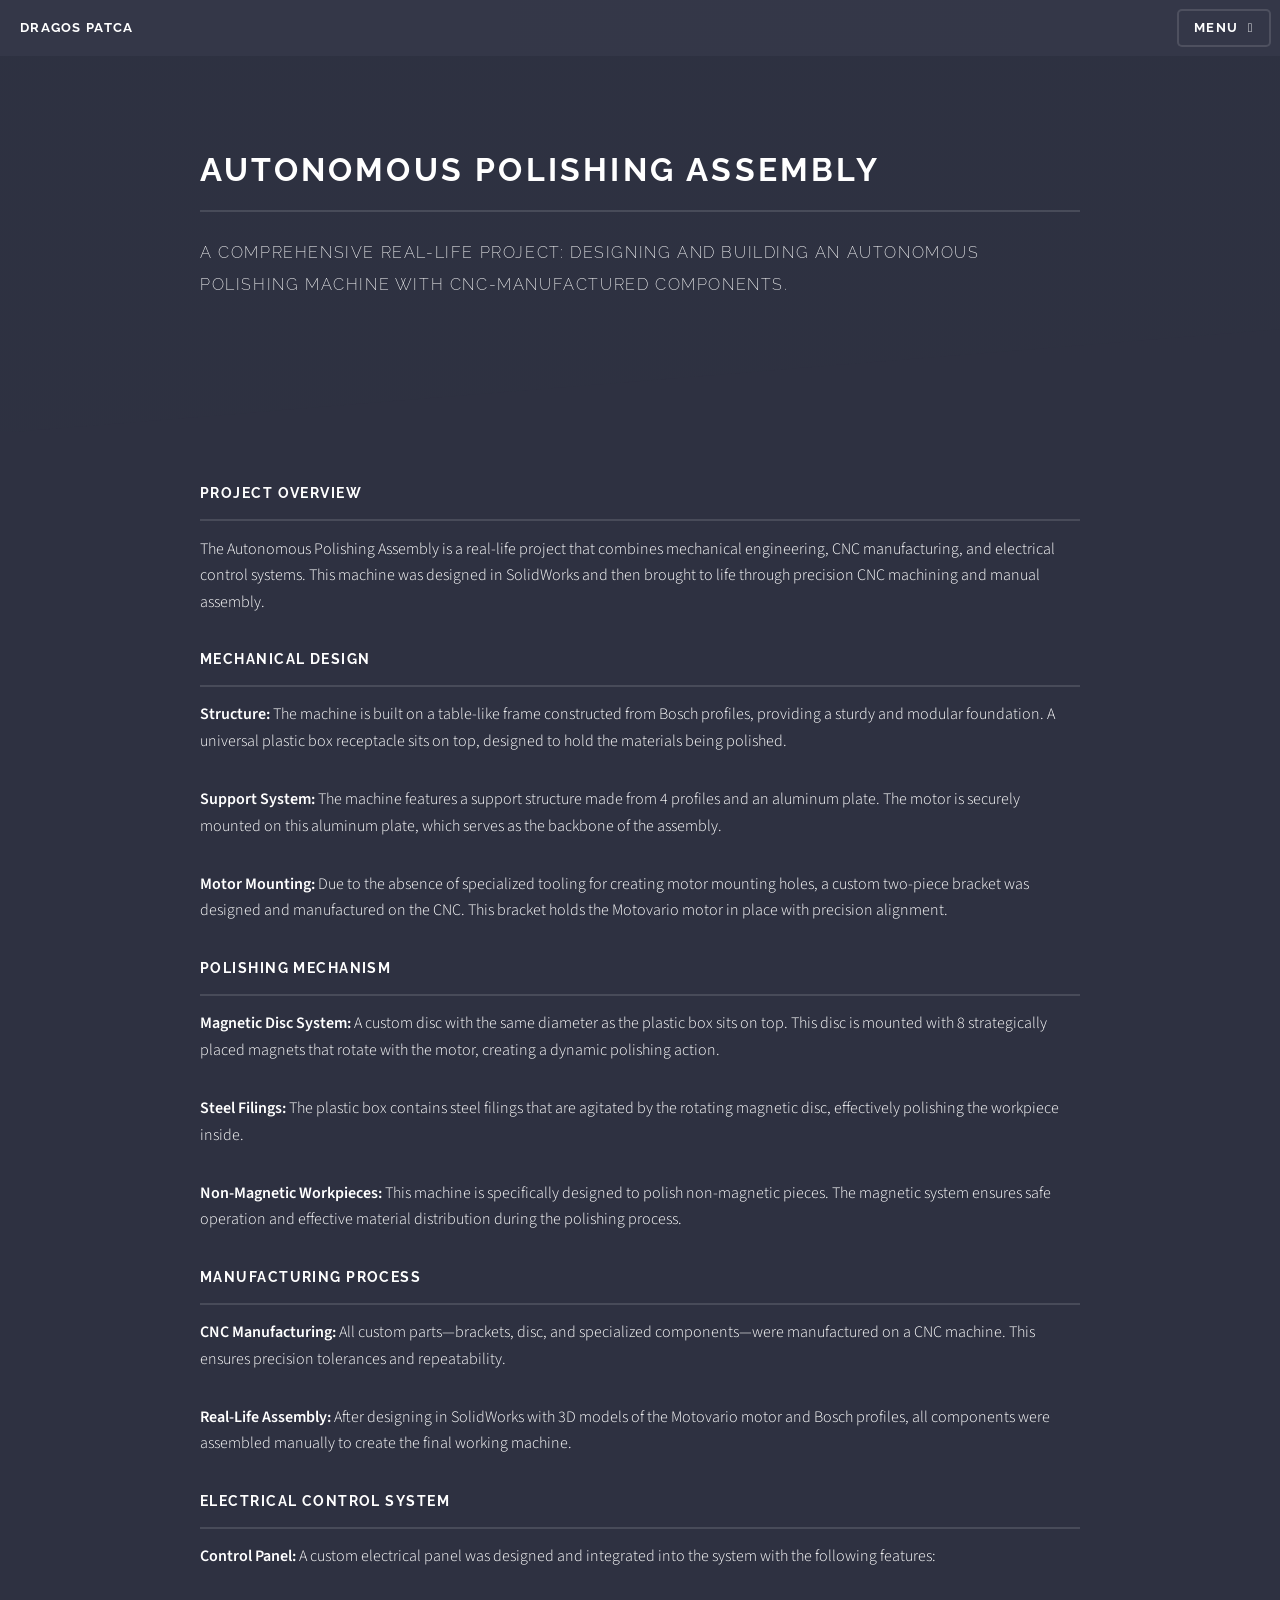
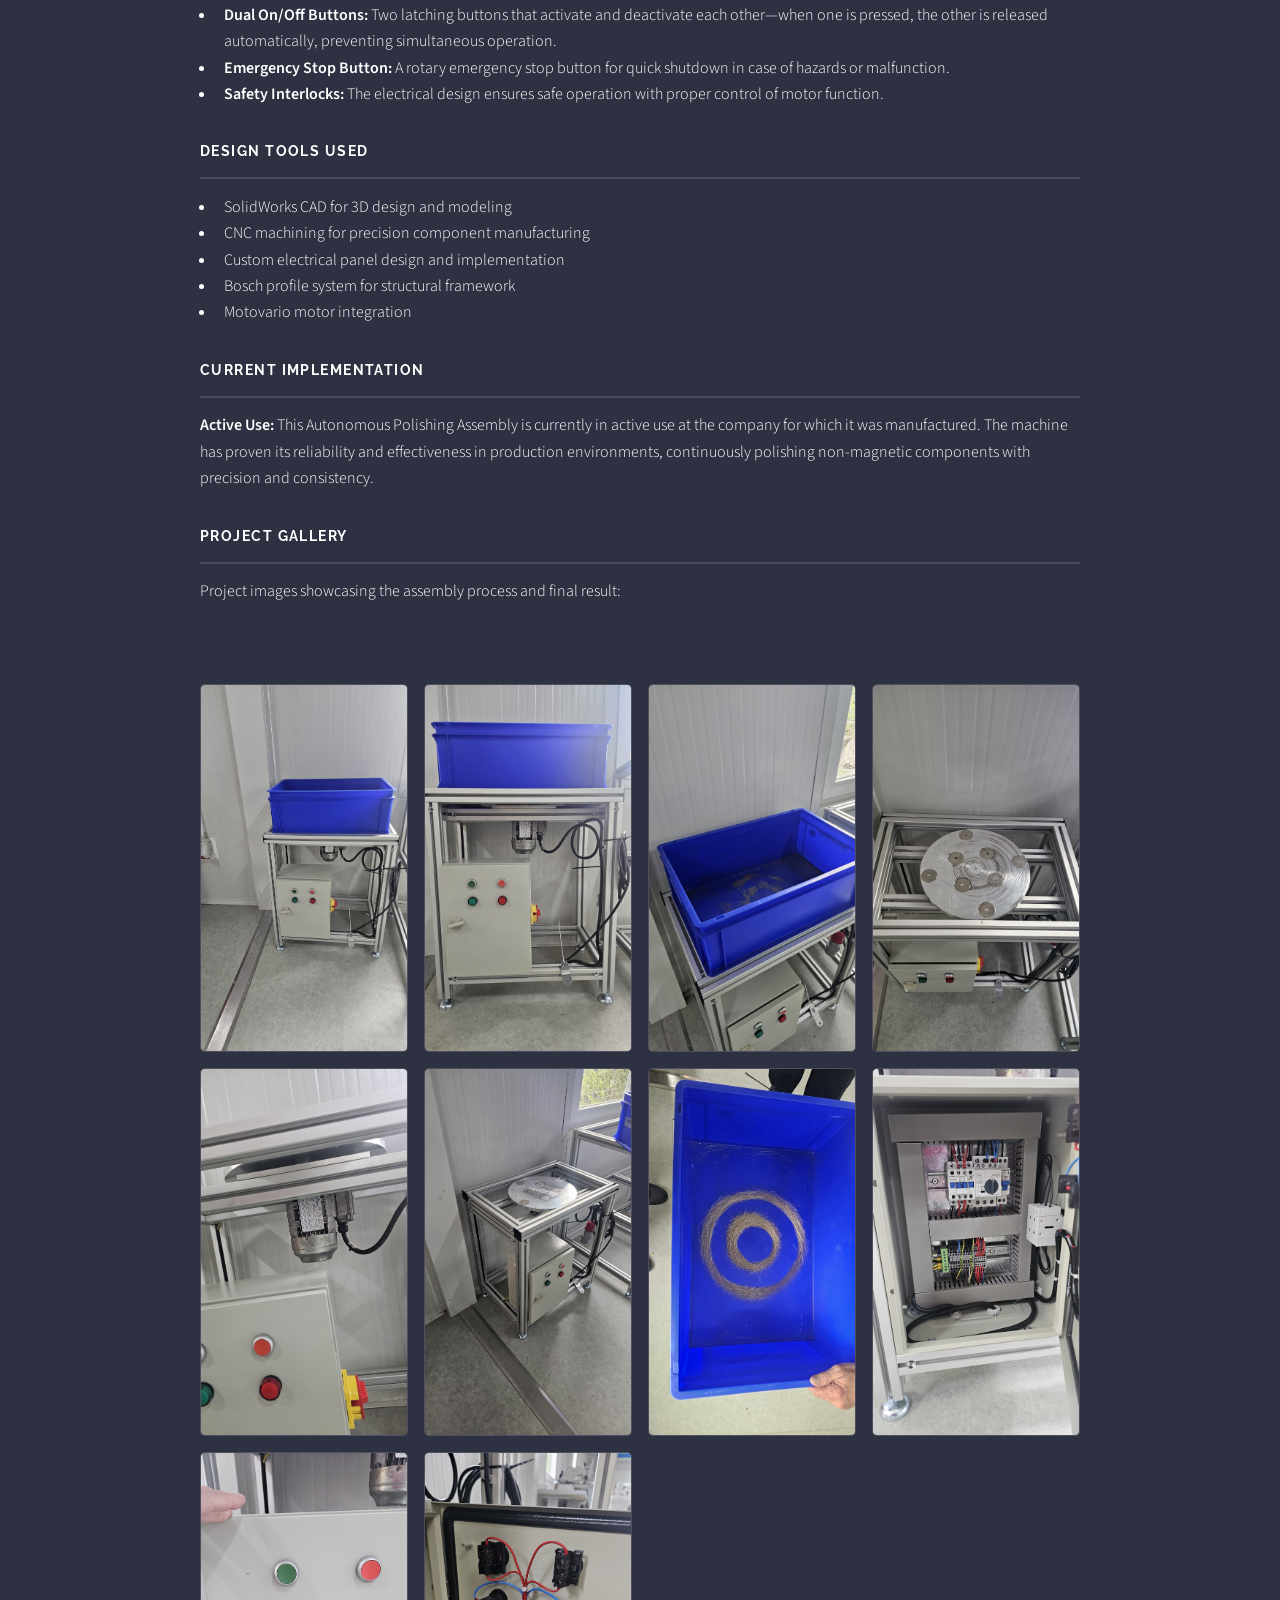
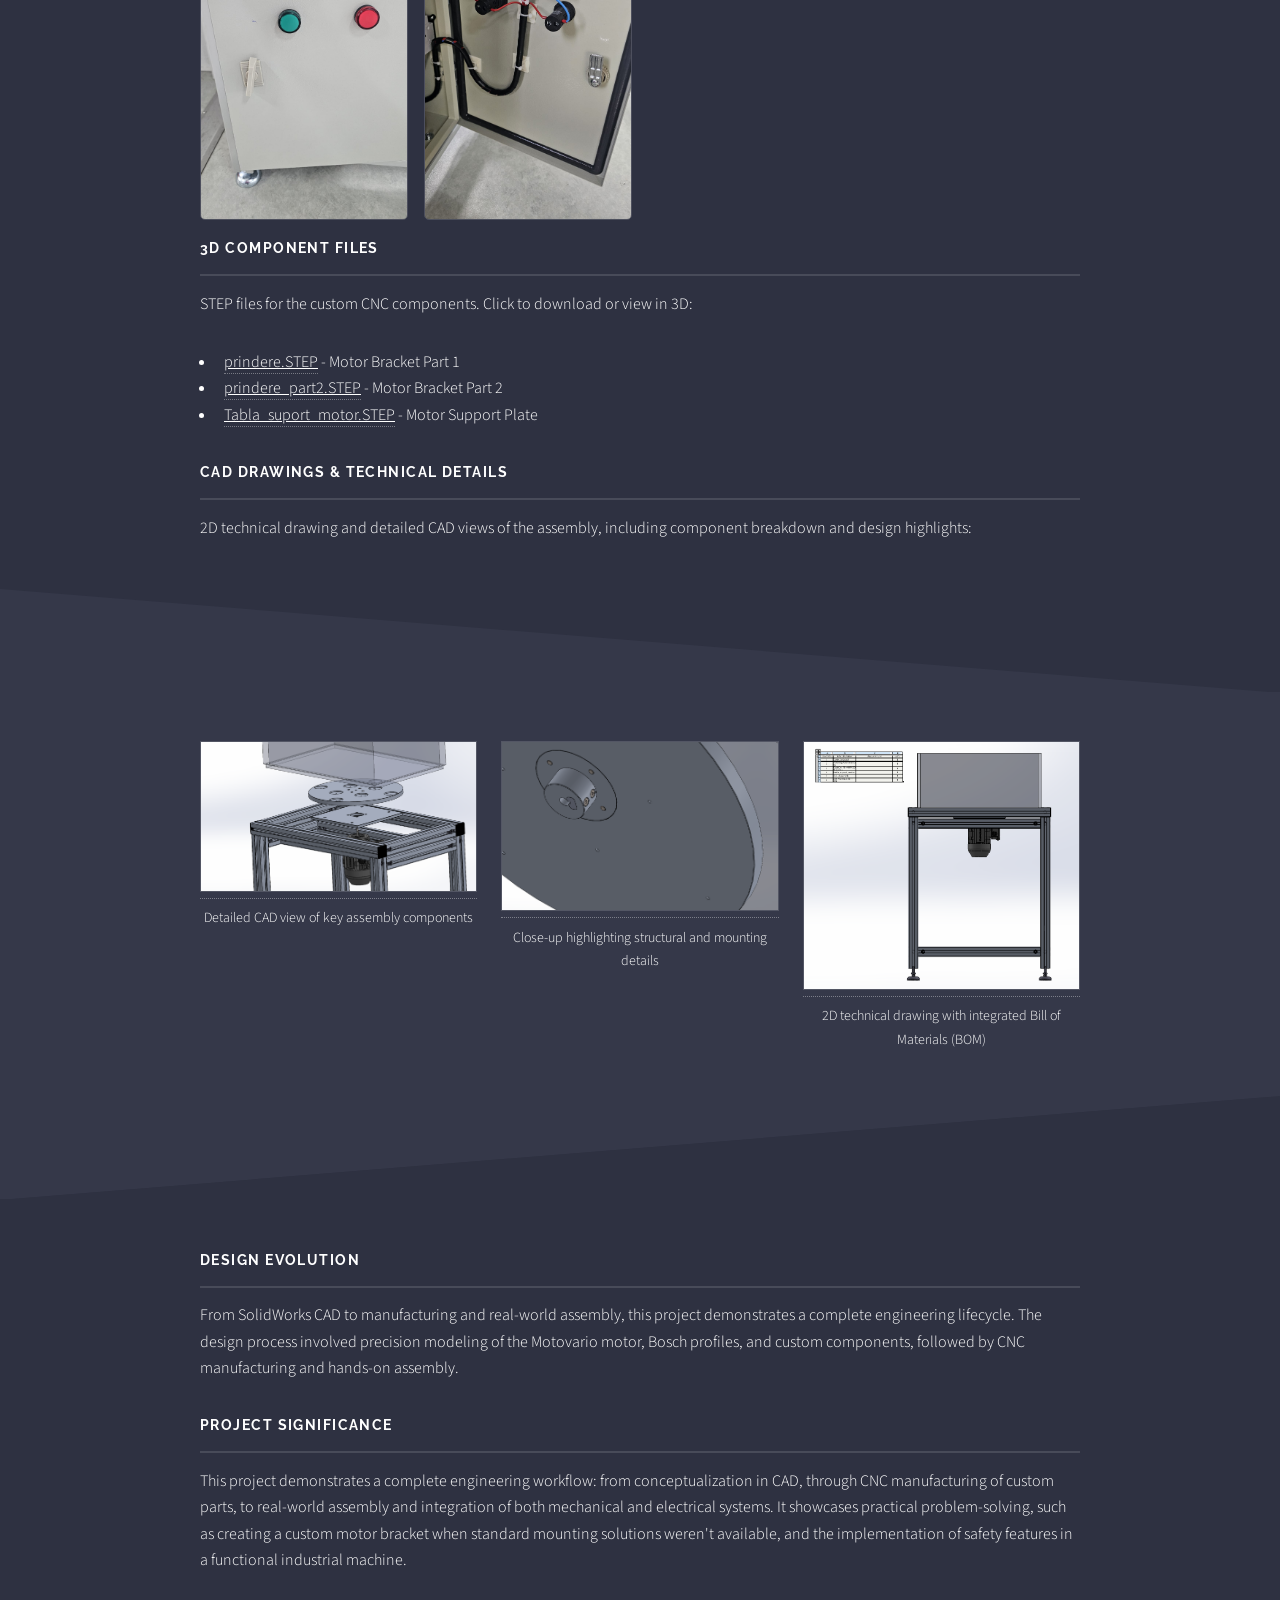
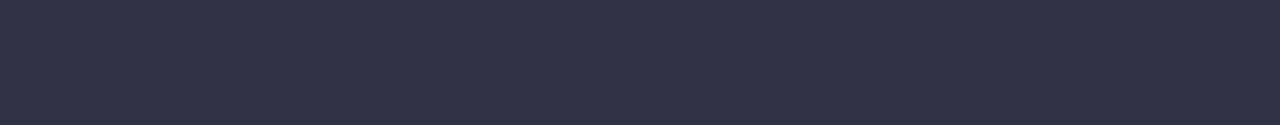
==== autonomous-polishing.html @ eac4187d "Add files via upload" ====
<!DOCTYPE HTML>
<!--
	Solid State by HTML5 UP
	html5up.net | @ajlkn
	Free for personal and commercial use under the CCA 3.0 license (html5up.net/license)
-->
<html>
	<head>
		<title>Autonomous Polishing Assembly - Dragos Patca Portfolio</title>
		<meta charset="utf-8" />
		<meta name="viewport" content="width=device-width, initial-scale=1, user-scalable=no" />
		<link rel="stylesheet" href="assets/css/main.css" />
		<noscript><link rel="stylesheet" href="assets/css/noscript.css" /></noscript>
	</head>
	<body class="is-preload">

		<!-- Page Wrapper -->
			<div id="page-wrapper">

				<!-- Header -->
					<header id="header">
						<h1><a href="index.html">Dragos Patca</a></h1>
						<nav>
							<a href="#menu">Menu</a>
						</nav>
					</header>

				<!-- Menu -->
					<nav id="menu">
						<div class="inner">
							<h2>Menu</h2>
							<ul class="links">
								<li><a href="index.html">Home</a></li>
								<li><a href="generic.html">Generic</a></li>
								<li><a href="elements.html">Elements</a></li>
								<li><a href="#">Log In</a></li>
								<li><a href="#">Sign Up</a></li>
							</ul>
							<a href="#" class="close">Close</a>
						</div>
					</nav>

				<!-- Wrapper -->
					<section id="wrapper">

						<header>
							<div class="inner">
								<h2>Autonomous Polishing Assembly</h2>
								<p>A comprehensive real-life project: designing and building an autonomous polishing machine with CNC-manufactured components.</p>
							</div>
						</header>

						<!-- Content -->
						<div class="wrapper">
							<div class="inner">

								<h3 class="major">Project Overview</h3>
								<p>The Autonomous Polishing Assembly is a real-life project that combines mechanical engineering, CNC manufacturing, and electrical control systems. This machine was designed in SolidWorks and then brought to life through precision CNC machining and manual assembly.</p>

								<h3 class="major">Mechanical Design</h3>
								<p><strong>Structure:</strong> The machine is built on a table-like frame constructed from Bosch profiles, providing a sturdy and modular foundation. A universal plastic box receptacle sits on top, designed to hold the materials being polished.</p>
								<p><strong>Support System:</strong> The machine features a support structure made from 4 profiles and an aluminum plate. The motor is securely mounted on this aluminum plate, which serves as the backbone of the assembly.</p>
								<p><strong>Motor Mounting:</strong> Due to the absence of specialized tooling for creating motor mounting holes, a custom two-piece bracket was designed and manufactured on the CNC. This bracket holds the Motovario motor in place with precision alignment.</p>

								<h3 class="major">Polishing Mechanism</h3>
								<p><strong>Magnetic Disc System:</strong> A custom disc with the same diameter as the plastic box sits on top. This disc is mounted with 8 strategically placed magnets that rotate with the motor, creating a dynamic polishing action.</p>
								<p><strong>Steel Filings:</strong> The plastic box contains steel filings that are agitated by the rotating magnetic disc, effectively polishing the workpiece inside.</p>
								<p><strong>Non-Magnetic Workpieces:</strong> This machine is specifically designed to polish non-magnetic pieces. The magnetic system ensures safe operation and effective material distribution during the polishing process.</p>

								<h3 class="major">Manufacturing Process</h3>
								<p><strong>CNC Manufacturing:</strong> All custom parts—brackets, disc, and specialized components—were manufactured on a CNC machine. This ensures precision tolerances and repeatability.</p>
								<p><strong>Real-Life Assembly:</strong> After designing in SolidWorks with 3D models of the Motovario motor and Bosch profiles, all components were assembled manually to create the final working machine.</p>

								<h3 class="major">Electrical Control System</h3>
								<p><strong>Control Panel:</strong> A custom electrical panel was designed and integrated into the system with the following features:</p>
								<ul>
									<li><strong>Dual On/Off Buttons:</strong> Two latching buttons that activate and deactivate each other—when one is pressed, the other is released automatically, preventing simultaneous operation.</li>
									<li><strong>Emergency Stop Button:</strong> A rotary emergency stop button for quick shutdown in case of hazards or malfunction.</li>
									<li><strong>Safety Interlocks:</strong> The electrical design ensures safe operation with proper control of motor function.</li>
								</ul>

								<h3 class="major">Design Tools Used</h3>
								<ul>
									<li>SolidWorks CAD for 3D design and modeling</li>
									<li>CNC machining for precision component manufacturing</li>
									<li>Custom electrical panel design and implementation</li>
									<li>Bosch profile system for structural framework</li>
									<li>Motovario motor integration</li>
								</ul>

								<h3 class="major">Current Implementation</h3>
								<p><strong>Active Use:</strong> This Autonomous Polishing Assembly is currently in active use at the company for which it was manufactured. The machine has proven its reliability and effectiveness in production environments, continuously polishing non-magnetic components with precision and consistency.</p>

								<h3 class="major">Project Gallery</h3>
								<p>Project images showcasing the assembly process and final result:</p>
								<div style="background: none; padding: 0em 0;">
									<div class="inner">
										<div style="display: grid; grid-template-columns: repeat(auto-fit, minmax(200px, 1fr)); gap: 1em;">
											<a href="images/P1.jpeg" class="image" target="_blank"><img src="images/P1.jpeg" alt="Project P1" style="width: 100%; height: auto; border: 1px solid rgba(255,255,255,0.15);"/></a>
											<a href="images/P2.jpeg" class="image" target="_blank"><img src="images/P2.jpeg" alt="Project P2" style="width: 100%; height: auto; border: 1px solid rgba(255,255,255,0.15);"/></a>
											<a href="images/P3.jpeg" class="image" target="_blank"><img src="images/P3.jpeg" alt="Project P3" style="width: 100%; height: auto; border: 1px solid rgba(255,255,255,0.15);"/></a>
											<a href="images/P4.jpeg" class="image" target="_blank"><img src="images/P4.jpeg" alt="Project P4" style="width: 100%; height: auto; border: 1px solid rgba(255,255,255,0.15);"/></a>
											<a href="images/P5.jpeg" class="image" target="_blank"><img src="images/P5.jpeg" alt="Project P5" style="width: 100%; height: auto; border: 1px solid rgba(255,255,255,0.15);"/></a>
											<a href="images/P6.jpeg" class="image" target="_blank"><img src="images/P6.jpeg" alt="Project P6" style="width: 100%; height: auto; border: 1px solid rgba(255,255,255,0.15);"/></a>
											<a href="images/P7.jpeg" class="image" target="_blank"><img src="images/P7.jpeg" alt="Project P7" style="width: 100%; height: auto; border: 1px solid rgba(255,255,255,0.15);"/></a>
											<a href="images/P8.jpeg" class="image" target="_blank"><img src="images/P8.jpeg" alt="Project P8" style="width: 100%; height: auto; border: 1px solid rgba(255,255,255,0.15);"/></a>
											<a href="images/P9.jpeg" class="image" target="_blank"><img src="images/P9.jpeg" alt="Project P9" style="width: 100%; height: auto; border: 1px solid rgba(255,255,255,0.15);"/></a>
											<a href="images/P10.jpeg" class="image" target="_blank"><img src="images/P10.jpeg" alt="Project P10" style="width: 100%; height: auto; border: 1px solid rgba(255,255,255,0.15);"/></a>
										</div>
									</div>
								</div>

								<h3 class="major">3D Component Files</h3>
								<p>STEP files for the custom CNC components. Click to download or view in 3D:</p>
								<ul>
									<li><a href="images/prindere.STEP" download style="color: #ffffff; text-decoration: underline;">prindere.STEP</a> - Motor Bracket Part 1</li>
									<li><a href="images/prindere_part2.STEP" download style="color: #ffffff; text-decoration: underline;">prindere_part2.STEP</a> - Motor Bracket Part 2</li>
									<li><a href="images/Tabla_suport_motor.STEP" download style="color: #ffffff; text-decoration: underline;">Tabla_suport_motor.STEP</a> - Motor Support Plate</li>
								</ul>

								<h3 class="major">CAD Drawings & Technical Details</h3>
								<p>2D technical drawing and detailed CAD views of the assembly, including component breakdown and design highlights:</p>

						</div>
					</div>
					<div class="wrapper alt style2">
						<div class="inner">
										<div style="display: grid; grid-template-columns: repeat(auto-fit, minmax(250px, 1fr)); gap: 1.5em;">

											<!-- Detail View 1 -->
											<div style="text-align: center;">
												<a href="images/poza01.png" target="_blank">
													<img src="images/poza01.png" alt="CAD Detail View 1" style="width: 100%; height: auto; border: 1px solid rgba(255,255,255,0.15);" />
												</a>
												<p style="margin-top: 0.5em; font-size: 14px;">
													Detailed CAD view of key assembly components
												</p>
											</div>

											<!-- Detail View 2 -->
											<div style="text-align: center;">
												<a href="images/poza02.png" target="_blank">
													<img src="images/poza02.png" alt="CAD Detail View 2" style="width: 100%; height: auto; border: 1px solid rgba(255,255,255,0.15);" />
												</a>
												<p style="margin-top: 0.5em; font-size: 14px;">
													Close-up highlighting structural and mounting details
												</p>
											</div>

											<!-- 2D Drawing + BOM -->
											<div style="text-align: center;">
												<a href="images/poza3.png" target="_blank">
													<img src="images/poza3.png" alt="2D Drawing with Bill of Materials" style="width: 100%; height: auto; border: 1px solid rgba(255,255,255,0.15);" />
												</a>
												<p style="margin-top: 0.5em; font-size: 14px;">
													2D technical drawing with integrated Bill of Materials (BOM)
												</p>
											</div>

										</div>
									</div>
								</div>
					<div class="wrapper">
						<div class="inner">

								<h3 class="major">Design Evolution</h3>
								<p>From SolidWorks CAD to manufacturing and real-world assembly, this project demonstrates a complete engineering lifecycle. The design process involved precision modeling of the Motovario motor, Bosch profiles, and custom components, followed by CNC manufacturing and hands-on assembly.</p>

								<h3 class="major">Project Significance</h3>
								<p>This project demonstrates a complete engineering workflow: from conceptualization in CAD, through CNC manufacturing of custom parts, to real-world assembly and integration of both mechanical and electrical systems. It showcases practical problem-solving, such as creating a custom motor bracket when standard mounting solutions weren't available, and the implementation of safety features in a functional industrial machine.</p>

						</div>
					</div>

					</section>

			</div>

		<!-- Scripts -->
			<script src="assets/js/jquery.min.js"></script>
			<script src="assets/js/jquery.scrollex.min.js"></script>
			<script src="assets/js/browser.min.js"></script>
			<script src="assets/js/breakpoints.min.js"></script>
			<script src="assets/js/util.js"></script>
			<script src="assets/js/main.js"></script>

	</body>
</html>
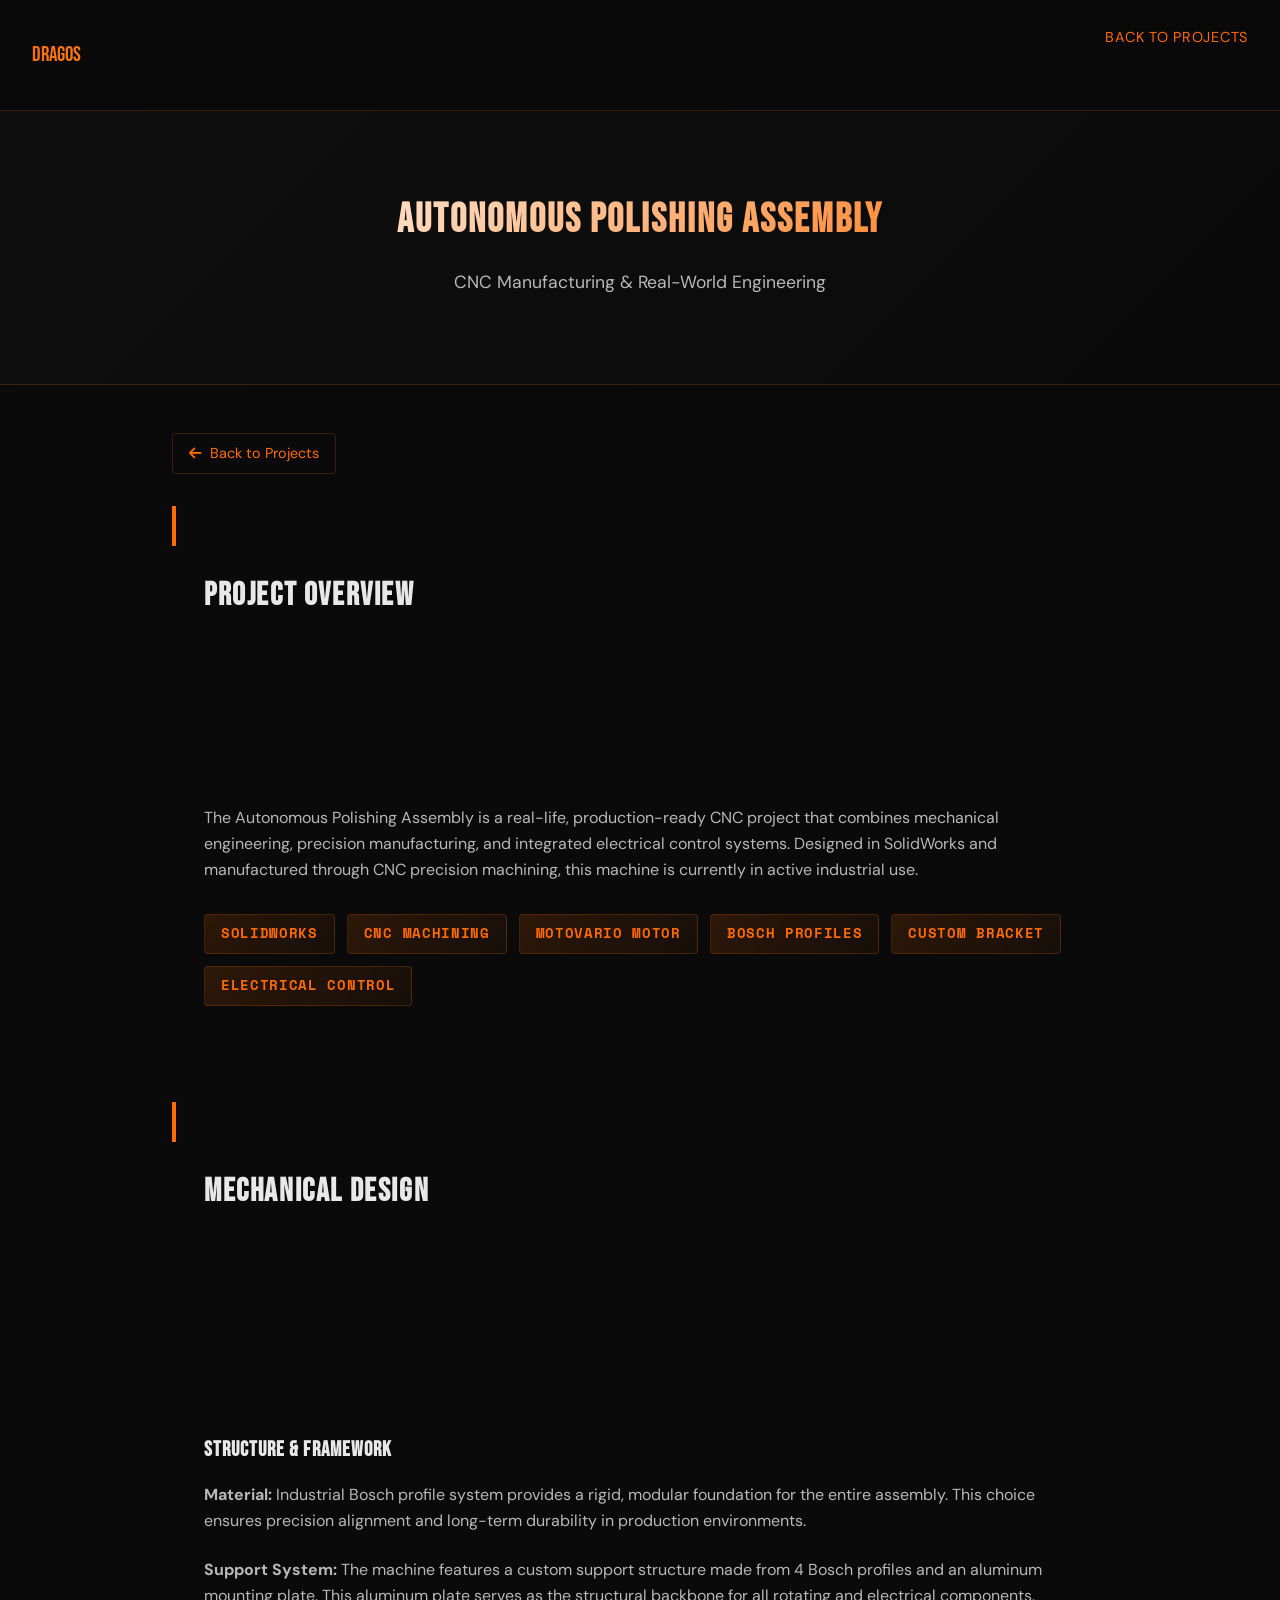
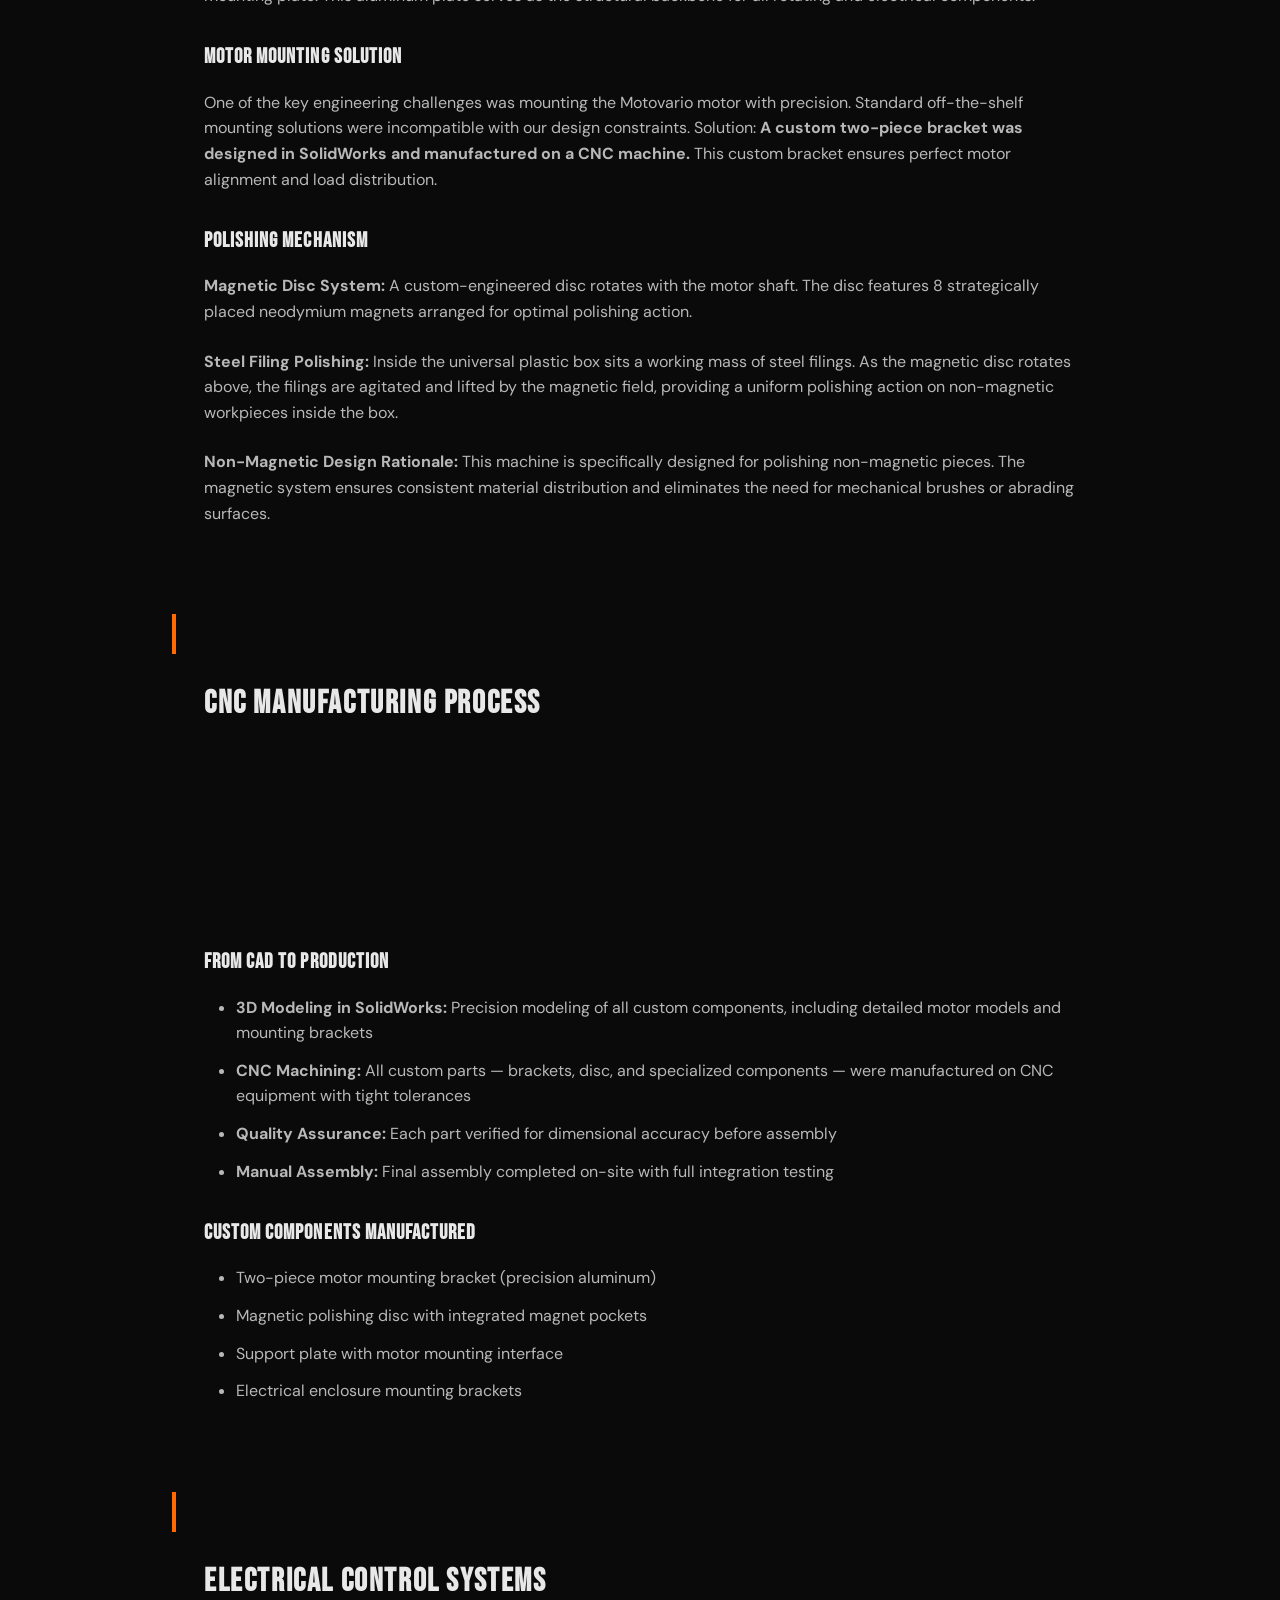
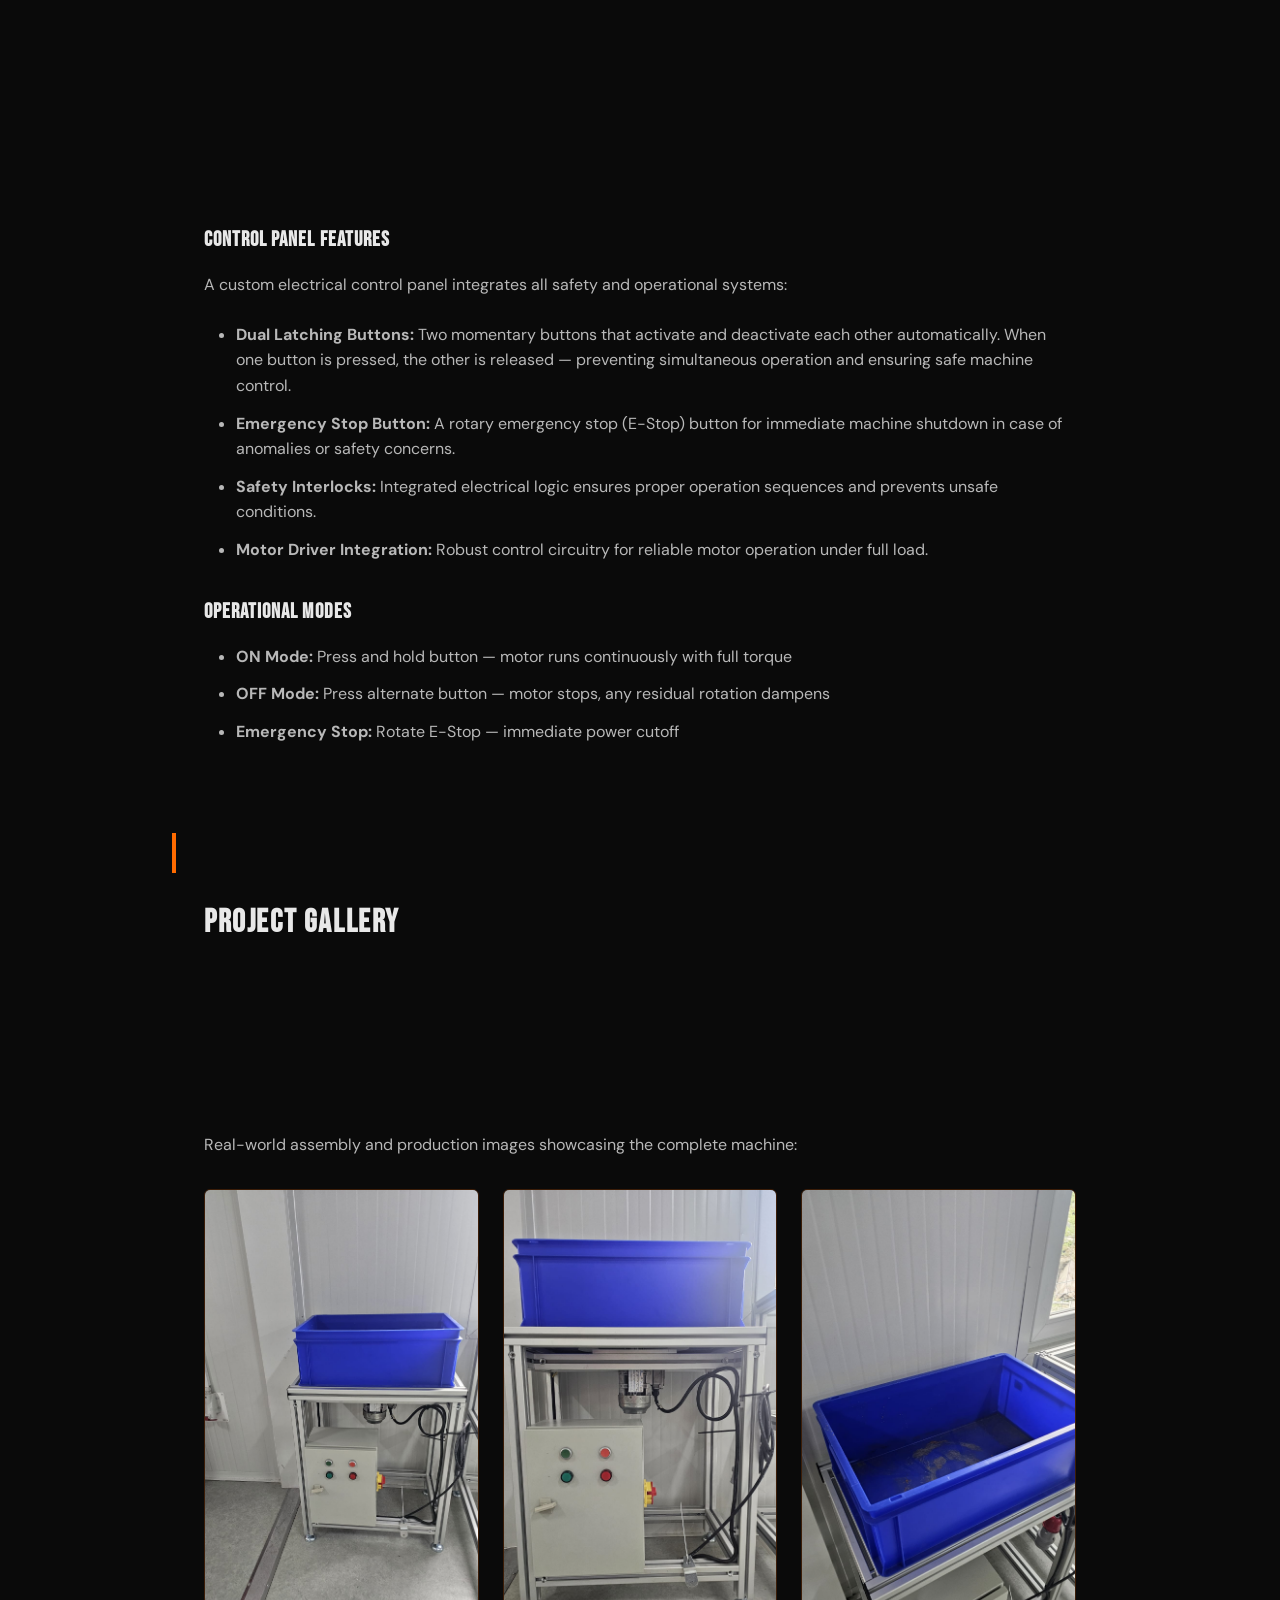
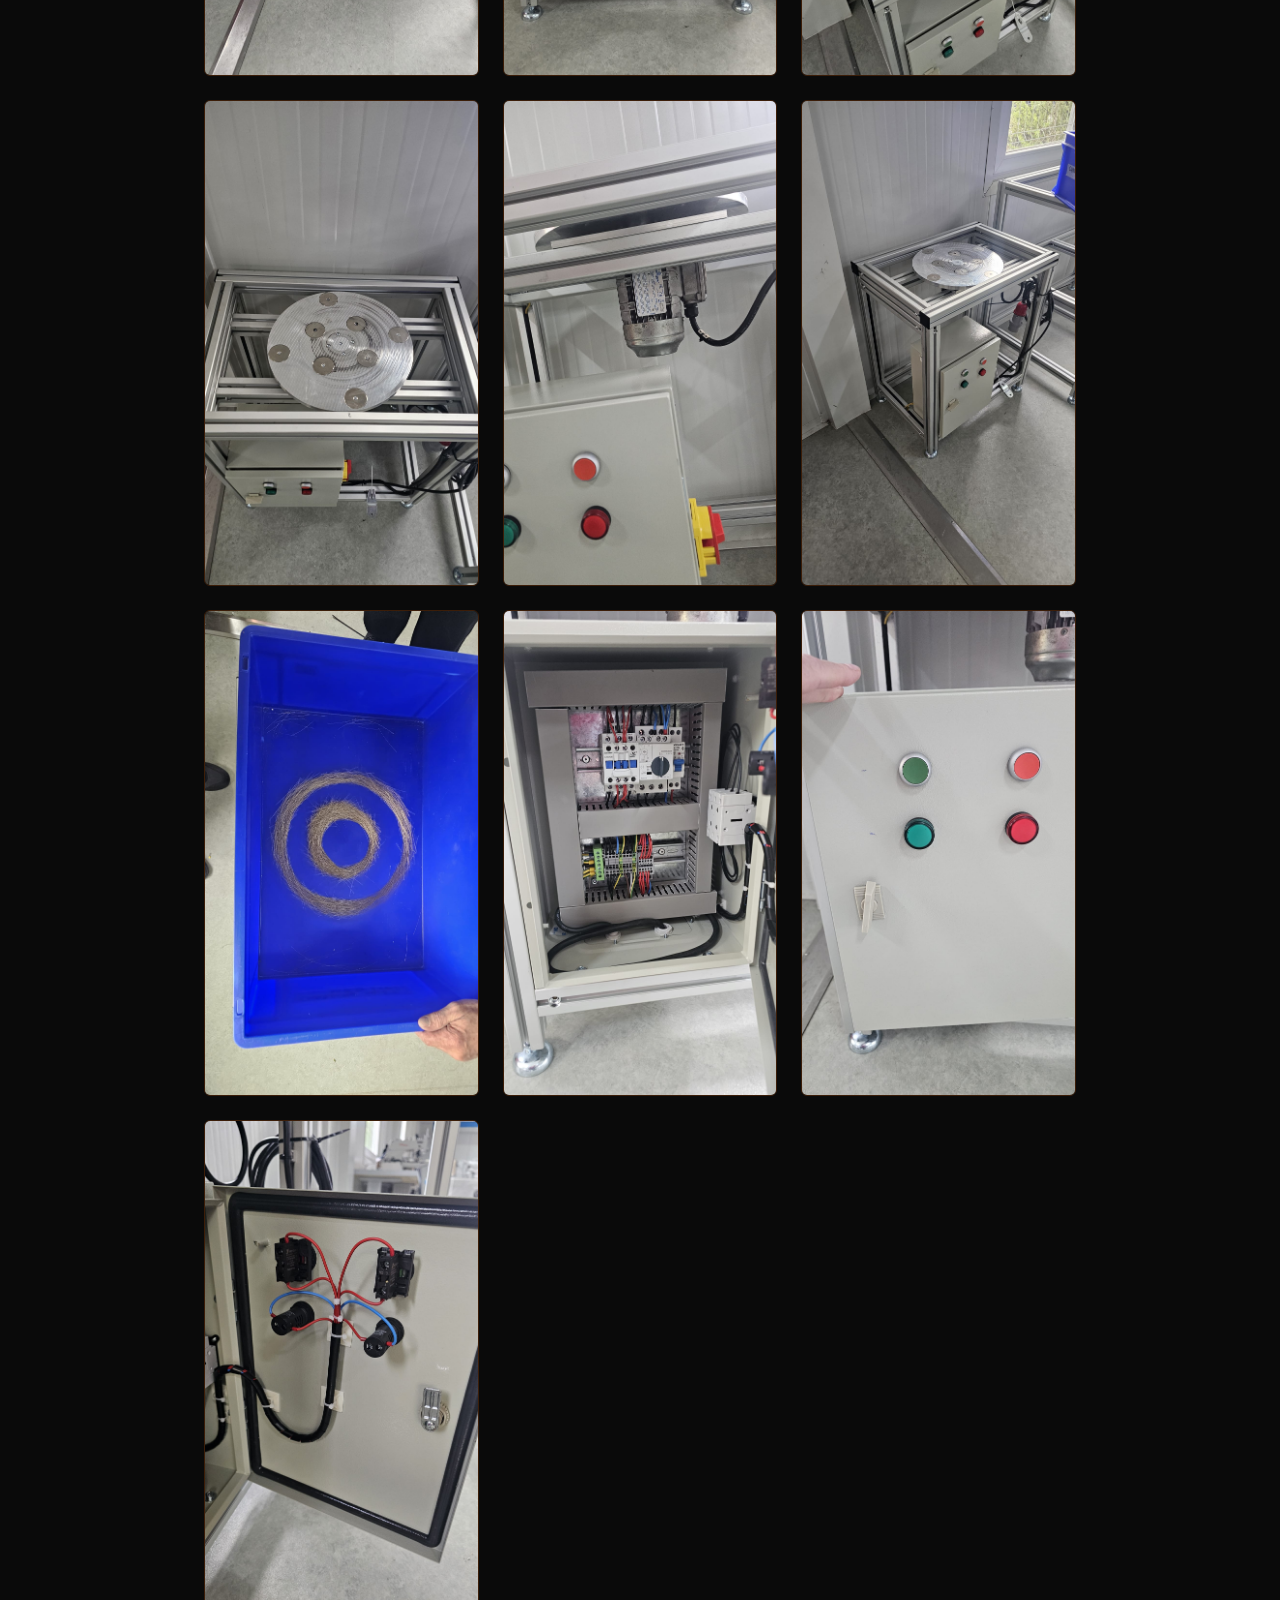
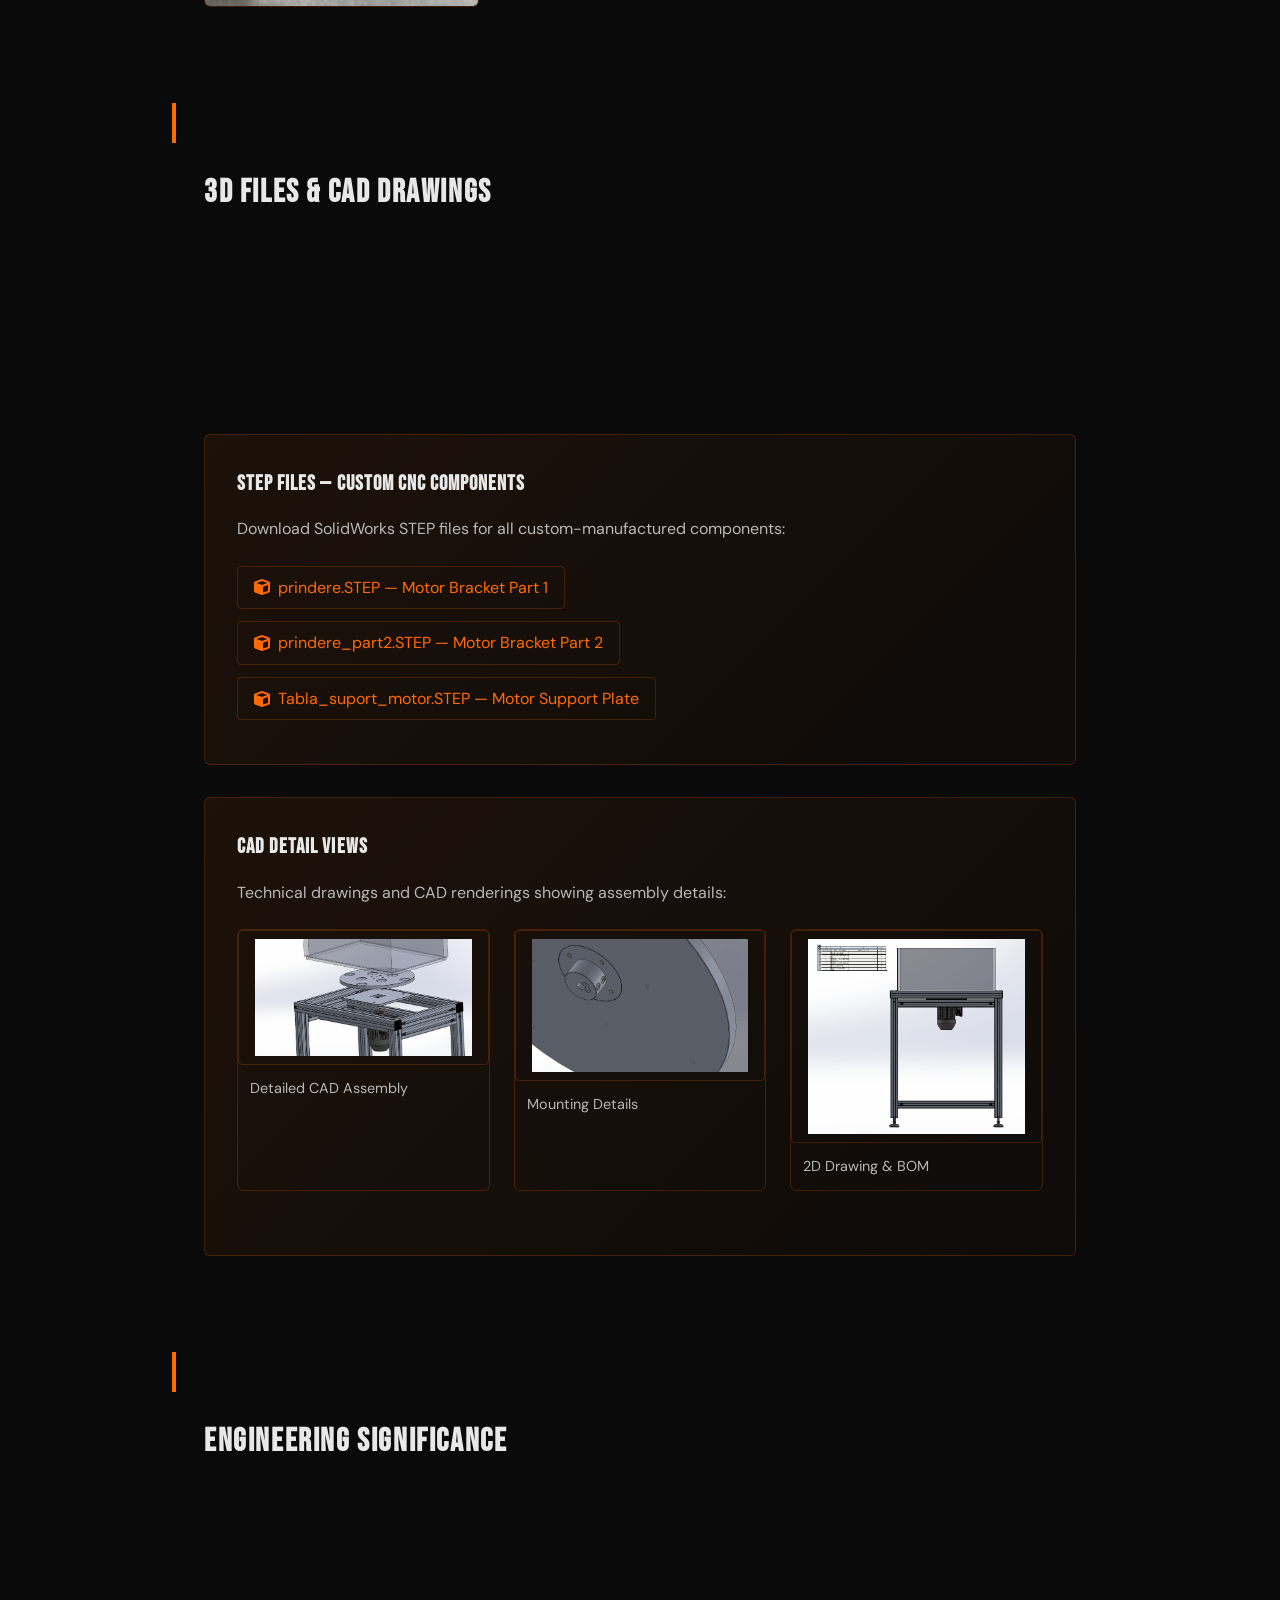
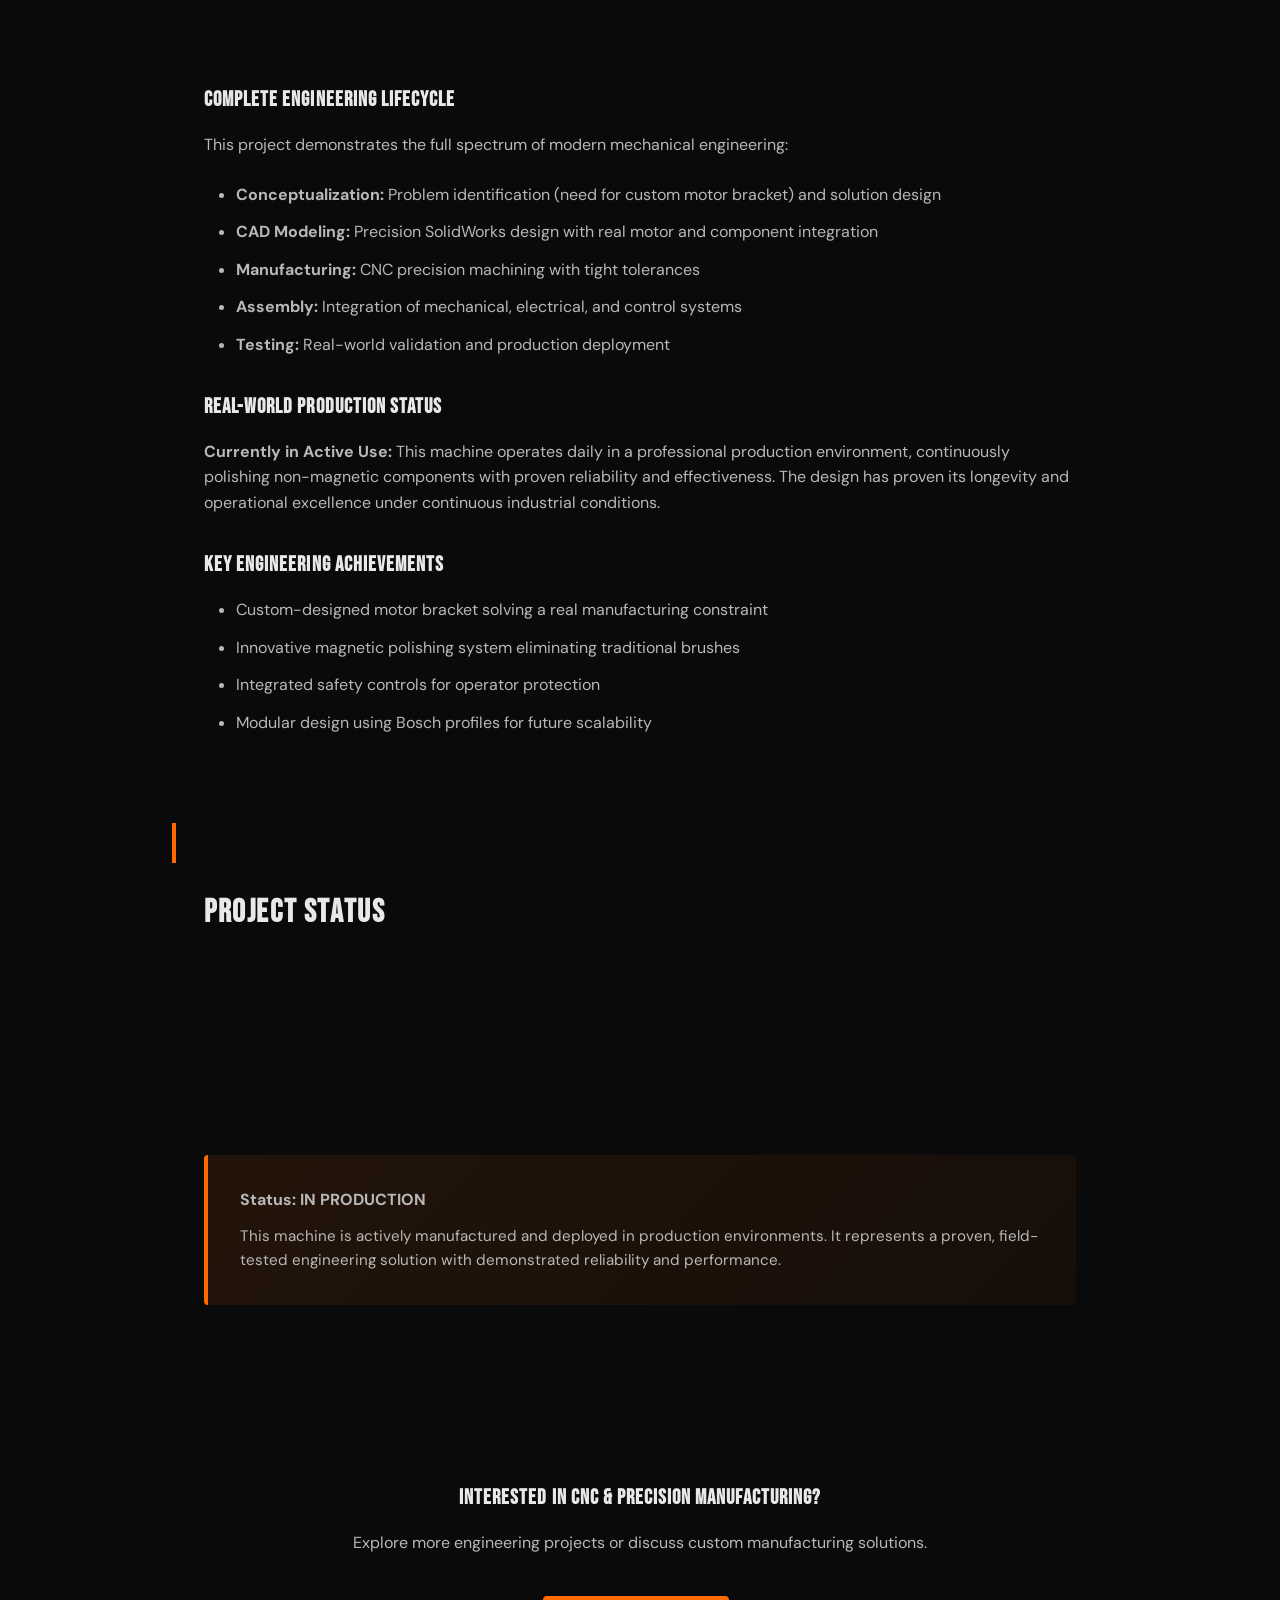
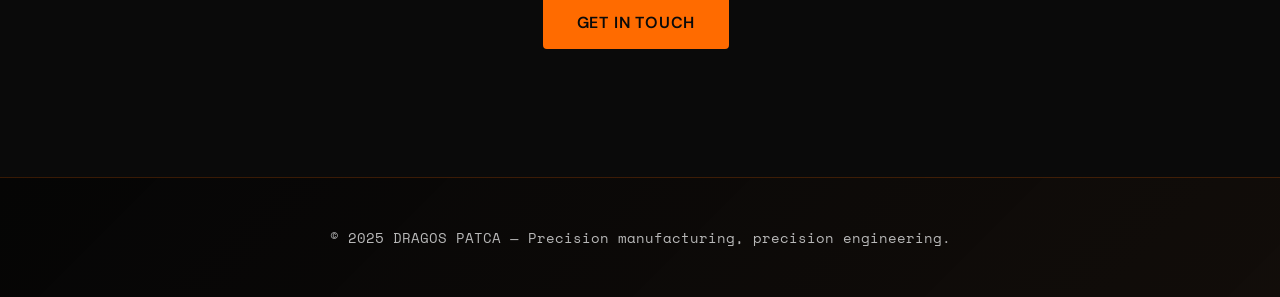
==== commit 62a9f76c: "Add files via upload" ====
--- a/autonomous-polishing.html
+++ b/autonomous-polishing.html
@@ -1,188 +1,598 @@
-<!DOCTYPE HTML>
-<!--
-	Solid State by HTML5 UP
-	html5up.net | @ajlkn
-	Free for personal and commercial use under the CCA 3.0 license (html5up.net/license)
--->
-<html>
-	<head>
-		<title>Autonomous Polishing Assembly - Dragos Patca Portfolio</title>
-		<meta charset="utf-8" />
-		<meta name="viewport" content="width=device-width, initial-scale=1, user-scalable=no" />
-		<link rel="stylesheet" href="assets/css/main.css" />
-		<noscript><link rel="stylesheet" href="assets/css/noscript.css" /></noscript>
-	</head>
-	<body class="is-preload">
-
-		<!-- Page Wrapper -->
-			<div id="page-wrapper">
-
-				<!-- Header -->
-					<header id="header">
-						<h1><a href="index.html">Dragos Patca</a></h1>
-						<nav>
-							<a href="#menu">Menu</a>
-						</nav>
-					</header>
-
-				<!-- Menu -->
-					<nav id="menu">
-						<div class="inner">
-							<h2>Menu</h2>
-							<ul class="links">
-								<li><a href="index.html">Home</a></li>
-								<li><a href="generic.html">Generic</a></li>
-								<li><a href="elements.html">Elements</a></li>
-								<li><a href="#">Log In</a></li>
-								<li><a href="#">Sign Up</a></li>
-							</ul>
-							<a href="#" class="close">Close</a>
-						</div>
-					</nav>
-
-				<!-- Wrapper -->
-					<section id="wrapper">
-
-						<header>
-							<div class="inner">
-								<h2>Autonomous Polishing Assembly</h2>
-								<p>A comprehensive real-life project: designing and building an autonomous polishing machine with CNC-manufactured components.</p>
-							</div>
-						</header>
-
-						<!-- Content -->
-						<div class="wrapper">
-							<div class="inner">
-
-								<h3 class="major">Project Overview</h3>
-								<p>The Autonomous Polishing Assembly is a real-life project that combines mechanical engineering, CNC manufacturing, and electrical control systems. This machine was designed in SolidWorks and then brought to life through precision CNC machining and manual assembly.</p>
-
-								<h3 class="major">Mechanical Design</h3>
-								<p><strong>Structure:</strong> The machine is built on a table-like frame constructed from Bosch profiles, providing a sturdy and modular foundation. A universal plastic box receptacle sits on top, designed to hold the materials being polished.</p>
-								<p><strong>Support System:</strong> The machine features a support structure made from 4 profiles and an aluminum plate. The motor is securely mounted on this aluminum plate, which serves as the backbone of the assembly.</p>
-								<p><strong>Motor Mounting:</strong> Due to the absence of specialized tooling for creating motor mounting holes, a custom two-piece bracket was designed and manufactured on the CNC. This bracket holds the Motovario motor in place with precision alignment.</p>
-
-								<h3 class="major">Polishing Mechanism</h3>
-								<p><strong>Magnetic Disc System:</strong> A custom disc with the same diameter as the plastic box sits on top. This disc is mounted with 8 strategically placed magnets that rotate with the motor, creating a dynamic polishing action.</p>
-								<p><strong>Steel Filings:</strong> The plastic box contains steel filings that are agitated by the rotating magnetic disc, effectively polishing the workpiece inside.</p>
-								<p><strong>Non-Magnetic Workpieces:</strong> This machine is specifically designed to polish non-magnetic pieces. The magnetic system ensures safe operation and effective material distribution during the polishing process.</p>
-
-								<h3 class="major">Manufacturing Process</h3>
-								<p><strong>CNC Manufacturing:</strong> All custom parts—brackets, disc, and specialized components—were manufactured on a CNC machine. This ensures precision tolerances and repeatability.</p>
-								<p><strong>Real-Life Assembly:</strong> After designing in SolidWorks with 3D models of the Motovario motor and Bosch profiles, all components were assembled manually to create the final working machine.</p>
-
-								<h3 class="major">Electrical Control System</h3>
-								<p><strong>Control Panel:</strong> A custom electrical panel was designed and integrated into the system with the following features:</p>
-								<ul>
-									<li><strong>Dual On/Off Buttons:</strong> Two latching buttons that activate and deactivate each other—when one is pressed, the other is released automatically, preventing simultaneous operation.</li>
-									<li><strong>Emergency Stop Button:</strong> A rotary emergency stop button for quick shutdown in case of hazards or malfunction.</li>
-									<li><strong>Safety Interlocks:</strong> The electrical design ensures safe operation with proper control of motor function.</li>
-								</ul>
-
-								<h3 class="major">Design Tools Used</h3>
-								<ul>
-									<li>SolidWorks CAD for 3D design and modeling</li>
-									<li>CNC machining for precision component manufacturing</li>
-									<li>Custom electrical panel design and implementation</li>
-									<li>Bosch profile system for structural framework</li>
-									<li>Motovario motor integration</li>
-								</ul>
-
-								<h3 class="major">Current Implementation</h3>
-								<p><strong>Active Use:</strong> This Autonomous Polishing Assembly is currently in active use at the company for which it was manufactured. The machine has proven its reliability and effectiveness in production environments, continuously polishing non-magnetic components with precision and consistency.</p>
-
-								<h3 class="major">Project Gallery</h3>
-								<p>Project images showcasing the assembly process and final result:</p>
-								<div style="background: none; padding: 0em 0;">
-									<div class="inner">
-										<div style="display: grid; grid-template-columns: repeat(auto-fit, minmax(200px, 1fr)); gap: 1em;">
-											<a href="images/P1.jpeg" class="image" target="_blank"><img src="images/P1.jpeg" alt="Project P1" style="width: 100%; height: auto; border: 1px solid rgba(255,255,255,0.15);"/></a>
-											<a href="images/P2.jpeg" class="image" target="_blank"><img src="images/P2.jpeg" alt="Project P2" style="width: 100%; height: auto; border: 1px solid rgba(255,255,255,0.15);"/></a>
-											<a href="images/P3.jpeg" class="image" target="_blank"><img src="images/P3.jpeg" alt="Project P3" style="width: 100%; height: auto; border: 1px solid rgba(255,255,255,0.15);"/></a>
-											<a href="images/P4.jpeg" class="image" target="_blank"><img src="images/P4.jpeg" alt="Project P4" style="width: 100%; height: auto; border: 1px solid rgba(255,255,255,0.15);"/></a>
-											<a href="images/P5.jpeg" class="image" target="_blank"><img src="images/P5.jpeg" alt="Project P5" style="width: 100%; height: auto; border: 1px solid rgba(255,255,255,0.15);"/></a>
-											<a href="images/P6.jpeg" class="image" target="_blank"><img src="images/P6.jpeg" alt="Project P6" style="width: 100%; height: auto; border: 1px solid rgba(255,255,255,0.15);"/></a>
-											<a href="images/P7.jpeg" class="image" target="_blank"><img src="images/P7.jpeg" alt="Project P7" style="width: 100%; height: auto; border: 1px solid rgba(255,255,255,0.15);"/></a>
-											<a href="images/P8.jpeg" class="image" target="_blank"><img src="images/P8.jpeg" alt="Project P8" style="width: 100%; height: auto; border: 1px solid rgba(255,255,255,0.15);"/></a>
-											<a href="images/P9.jpeg" class="image" target="_blank"><img src="images/P9.jpeg" alt="Project P9" style="width: 100%; height: auto; border: 1px solid rgba(255,255,255,0.15);"/></a>
-											<a href="images/P10.jpeg" class="image" target="_blank"><img src="images/P10.jpeg" alt="Project P10" style="width: 100%; height: auto; border: 1px solid rgba(255,255,255,0.15);"/></a>
-										</div>
-									</div>
-								</div>
-
-								<h3 class="major">3D Component Files</h3>
-								<p>STEP files for the custom CNC components. Click to download or view in 3D:</p>
-								<ul>
-									<li><a href="images/prindere.STEP" download style="color: #ffffff; text-decoration: underline;">prindere.STEP</a> - Motor Bracket Part 1</li>
-									<li><a href="images/prindere_part2.STEP" download style="color: #ffffff; text-decoration: underline;">prindere_part2.STEP</a> - Motor Bracket Part 2</li>
-									<li><a href="images/Tabla_suport_motor.STEP" download style="color: #ffffff; text-decoration: underline;">Tabla_suport_motor.STEP</a> - Motor Support Plate</li>
-								</ul>
-
-								<h3 class="major">CAD Drawings & Technical Details</h3>
-								<p>2D technical drawing and detailed CAD views of the assembly, including component breakdown and design highlights:</p>
-
-						</div>
-					</div>
-					<div class="wrapper alt style2">
-						<div class="inner">
-										<div style="display: grid; grid-template-columns: repeat(auto-fit, minmax(250px, 1fr)); gap: 1.5em;">
-
-											<!-- Detail View 1 -->
-											<div style="text-align: center;">
-												<a href="images/poza01.png" target="_blank">
-													<img src="images/poza01.png" alt="CAD Detail View 1" style="width: 100%; height: auto; border: 1px solid rgba(255,255,255,0.15);" />
-												</a>
-												<p style="margin-top: 0.5em; font-size: 14px;">
-													Detailed CAD view of key assembly components
-												</p>
-											</div>
-
-											<!-- Detail View 2 -->
-											<div style="text-align: center;">
-												<a href="images/poza02.png" target="_blank">
-													<img src="images/poza02.png" alt="CAD Detail View 2" style="width: 100%; height: auto; border: 1px solid rgba(255,255,255,0.15);" />
-												</a>
-												<p style="margin-top: 0.5em; font-size: 14px;">
-													Close-up highlighting structural and mounting details
-												</p>
-											</div>
-
-											<!-- 2D Drawing + BOM -->
-											<div style="text-align: center;">
-												<a href="images/poza3.png" target="_blank">
-													<img src="images/poza3.png" alt="2D Drawing with Bill of Materials" style="width: 100%; height: auto; border: 1px solid rgba(255,255,255,0.15);" />
-												</a>
-												<p style="margin-top: 0.5em; font-size: 14px;">
-													2D technical drawing with integrated Bill of Materials (BOM)
-												</p>
-											</div>
-
-										</div>
-									</div>
-								</div>
-					<div class="wrapper">
-						<div class="inner">
-
-								<h3 class="major">Design Evolution</h3>
-								<p>From SolidWorks CAD to manufacturing and real-world assembly, this project demonstrates a complete engineering lifecycle. The design process involved precision modeling of the Motovario motor, Bosch profiles, and custom components, followed by CNC manufacturing and hands-on assembly.</p>
-
-								<h3 class="major">Project Significance</h3>
-								<p>This project demonstrates a complete engineering workflow: from conceptualization in CAD, through CNC manufacturing of custom parts, to real-world assembly and integration of both mechanical and electrical systems. It showcases practical problem-solving, such as creating a custom motor bracket when standard mounting solutions weren't available, and the implementation of safety features in a functional industrial machine.</p>
-
-						</div>
-					</div>
-
-					</section>
-
-			</div>
-
-		<!-- Scripts -->
-			<script src="assets/js/jquery.min.js"></script>
-			<script src="assets/js/jquery.scrollex.min.js"></script>
-			<script src="assets/js/browser.min.js"></script>
-			<script src="assets/js/breakpoints.min.js"></script>
-			<script src="assets/js/util.js"></script>
-			<script src="assets/js/main.js"></script>
-
-	</body>
+<!DOCTYPE html>
+<html lang="en">
+<head>
+    <meta charset="UTF-8">
+    <meta name="viewport" content="width=device-width, initial-scale=1.0">
+    <title>Autonomous Polishing Assembly — CNC Manufacturing Project</title>
+    <link rel="preconnect" href="https://fonts.googleapis.com">
+    <link rel="preconnect" href="https://fonts.gstatic.com" crossorigin>
+    <link href="https://fonts.googleapis.com/css2?family=Bebas+Neue&family=DM+Sans:wght@400;500;700&family=Space+Mono:wght@400;700&display=swap" rel="stylesheet">
+    <link rel="stylesheet" href="https://cdnjs.cloudflare.com/ajax/libs/font-awesome/6.4.0/css/all.min.css">
+    
+    <style>
+        * {
+            margin: 0;
+            padding: 0;
+            box-sizing: border-box;
+        }
+
+        html {
+            scroll-behavior: smooth;
+        }
+
+        body {
+            font-family: 'DM Sans', sans-serif;
+            background-color: #0a0a0a;
+            color: #e8e8e8;
+            line-height: 1.6;
+            overflow-x: hidden;
+        }
+
+        :root {
+            --accent: #FF6B00;
+            --text-primary: #e8e8e8;
+            --text-secondary: #b8b8b8;
+            --border: rgba(255, 107, 0, 0.2);
+        }
+
+        h1, h2, h3, h4 {
+            font-family: 'Bebas Neue', sans-serif;
+            font-weight: 700;
+            letter-spacing: 0.05em;
+            text-transform: uppercase;
+        }
+
+        h1 { font-size: 2.5rem; }
+        h2 { font-size: 2rem; margin-bottom: 1.5rem; }
+        h3 { font-size: 1.3rem; margin: 2rem 0 1rem; }
+
+        p { margin-bottom: 1.5rem; color: var(--text-secondary); }
+
+        a {
+            color: var(--accent);
+            text-decoration: none;
+            transition: color 0.3s;
+        }
+
+        a:hover { color: #ff7d1a; }
+
+        nav {
+            position: fixed;
+            top: 0;
+            left: 0;
+            right: 0;
+            z-index: 1000;
+            padding: 1.5rem 2rem;
+            background: rgba(10, 10, 10, 0.95);
+            backdrop-filter: blur(10px);
+            border-bottom: 1px solid var(--border);
+            display: flex;
+            justify-content: space-between;
+            align-items: center;
+        }
+
+        .nav-brand {
+            font-family: 'Bebas Neue', sans-serif;
+            font-size: 1.3rem;
+            background: linear-gradient(135deg, var(--accent), #ff7d1a);
+            -webkit-background-clip: text;
+            -webkit-text-fill-color: transparent;
+            background-clip: text;
+            text-decoration: none;
+        }
+
+        .nav-links {
+            display: flex;
+            gap: 2rem;
+            list-style: none;
+        }
+
+        .nav-links a {
+            font-size: 0.9rem;
+            letter-spacing: 0.05em;
+            text-transform: uppercase;
+            position: relative;
+        }
+
+        .nav-links a::after {
+            content: '';
+            position: absolute;
+            bottom: -5px;
+            left: 0;
+            width: 100%;
+            height: 2px;
+            background: var(--accent);
+            opacity: 0;
+            transition: opacity 0.3s;
+        }
+
+        .nav-links a:hover::after { opacity: 1; }
+
+        header.page-header {
+            padding: 8rem 2rem 4rem;
+            background: linear-gradient(135deg, #0f0f0f 0%, #0a0a0a 100%);
+            text-align: center;
+            border-bottom: 1px solid var(--border);
+            margin-top: 60px;
+        }
+
+        header.page-header h1 {
+            margin-bottom: 1rem;
+            background: linear-gradient(135deg, #ffffff 0%, var(--accent) 100%);
+            -webkit-background-clip: text;
+            -webkit-text-fill-color: transparent;
+            background-clip: text;
+        }
+
+        header.page-header p {
+            font-size: 1.1rem;
+            color: var(--text-secondary);
+        }
+
+        .container {
+            max-width: 1000px;
+            margin: 0 auto;
+            padding: 0 2rem;
+        }
+
+        section {
+            padding: 4rem 2rem;
+        }
+
+        .section-header {
+            position: relative;
+            padding-left: 2rem;
+            margin-bottom: 2rem;
+        }
+
+        .section-header::before {
+            content: '';
+            position: absolute;
+            left: 0;
+            top: 0;
+            width: 4px;
+            height: 40px;
+            background: var(--accent);
+        }
+
+        .tech-tags {
+            display: flex;
+            flex-wrap: wrap;
+            gap: 0.75rem;
+            margin: 2rem 0;
+        }
+
+        .tech-tag {
+            display: inline-block;
+            padding: 0.5rem 1rem;
+            background: linear-gradient(135deg, rgba(255, 107, 0, 0.15), rgba(255, 107, 0, 0.05));
+            border: 1px solid var(--border);
+            color: var(--accent);
+            font-size: 0.85rem;
+            font-weight: 600;
+            border-radius: 4px;
+            font-family: 'Space Mono', monospace;
+            letter-spacing: 0.05em;
+            text-transform: uppercase;
+        }
+
+        .btn {
+            display: inline-block;
+            padding: 0.75rem 2rem;
+            margin: 1rem 0.5rem 1rem 0;
+            background: var(--accent);
+            color: #0a0a0a;
+            font-weight: 600;
+            text-transform: uppercase;
+            letter-spacing: 0.05em;
+            border: 2px solid var(--accent);
+            border-radius: 4px;
+            transition: all 0.3s;
+        }
+
+        .btn:hover {
+            background: transparent;
+            color: var(--accent);
+        }
+
+        ul {
+            margin-left: 2rem;
+            margin-bottom: 1.5rem;
+        }
+
+        ul li {
+            margin-bottom: 0.75rem;
+            color: var(--text-secondary);
+        }
+
+        .gallery {
+            display: grid;
+            grid-template-columns: repeat(auto-fit, minmax(250px, 1fr));
+            gap: 1.5rem;
+            margin: 2rem 0;
+        }
+
+        .gallery-item {
+            position: relative;
+            overflow: hidden;
+            border-radius: 6px;
+            border: 1px solid var(--border);
+            transition: all 0.3s;
+        }
+
+        .gallery-item:hover {
+            transform: translateY(-5px);
+            border-color: var(--accent);
+        }
+
+        .gallery-item img {
+            width: 100%;
+            height: auto;
+            display: block;
+        }
+
+        .gallery-item a {
+            display: block;
+        }
+
+        .download-section {
+            background: linear-gradient(135deg, rgba(255, 107, 0, 0.08), rgba(255, 107, 0, 0.02));
+            padding: 2rem;
+            border: 1px solid var(--border);
+            border-radius: 6px;
+            margin: 2rem 0;
+        }
+
+        .download-section h3 {
+            margin-top: 0;
+        }
+
+        .download-section ul {
+            list-style: none;
+            margin: 0;
+        }
+
+        .download-section li {
+            margin: 0.75rem 0;
+            padding-left: 0;
+        }
+
+        .download-section a {
+            display: inline-flex;
+            align-items: center;
+            gap: 0.5rem;
+            padding: 0.5rem 1rem;
+            border: 1px solid var(--border);
+            border-radius: 4px;
+            transition: all 0.3s;
+        }
+
+        .download-section a:hover {
+            border-color: var(--accent);
+            background: rgba(255, 107, 0, 0.1);
+        }
+
+        footer {
+            padding: 3rem 2rem;
+            text-align: center;
+            border-top: 1px solid var(--border);
+            background: linear-gradient(135deg, rgba(0, 0, 0, 0.5), rgba(255, 107, 0, 0.03));
+            margin-top: 4rem;
+        }
+
+        footer p {
+            margin: 0;
+            font-family: 'Space Mono', monospace;
+            font-size: 0.9rem;
+        }
+
+        .back-link {
+            display: inline-block;
+            margin-bottom: 2rem;
+            padding: 0.5rem 1rem;
+            border: 1px solid var(--border);
+            border-radius: 4px;
+            font-size: 0.9rem;
+            transition: all 0.3s;
+        }
+
+        .back-link:hover {
+            border-color: var(--accent);
+            background: rgba(255, 107, 0, 0.1);
+        }
+
+        @media (max-width: 768px) {
+            nav {
+                padding: 1rem 1.5rem;
+            }
+
+            .nav-links {
+                display: none;
+            }
+
+            header.page-header {
+                padding: 6rem 1.5rem 3rem;
+            }
+
+            h1 { font-size: 2rem; }
+            h2 { font-size: 1.5rem; }
+
+            section {
+                padding: 3rem 1.5rem;
+            }
+
+            .gallery {
+                grid-template-columns: 1fr;
+            }
+        }
+    </style>
+</head>
+<body>
+    <!-- NAVIGATION -->
+    <nav>
+        <a href="index.html" class="nav-brand">DRAGOS</a>
+        <ul class="nav-links">
+            <li><a href="index.html#projects">Back to Projects</a></li>
+        </ul>
+    </nav>
+
+    <!-- PAGE HEADER -->
+    <header class="page-header">
+        <div class="container">
+            <h1>AUTONOMOUS POLISHING ASSEMBLY</h1>
+            <p>CNC Manufacturing & Real-World Engineering</p>
+        </div>
+    </header>
+
+    <div class="container">
+        <!-- BACK LINK -->
+        <div style="margin-top: 3rem;">
+            <a href="index.html#projects" class="back-link">
+                <i class="fas fa-arrow-left" style="margin-right: 0.5rem;"></i>Back to Projects
+            </a>
+        </div>
+
+        <!-- PROJECT OVERVIEW -->
+        <section class="section-header">
+            <h2>Project Overview</h2>
+        </section>
+        <section>
+            <p>The Autonomous Polishing Assembly is a real-life, production-ready CNC project that combines mechanical engineering, precision manufacturing, and integrated electrical control systems. Designed in SolidWorks and manufactured through CNC precision machining, this machine is currently in active industrial use.</p>
+            
+            <div class="tech-tags">
+                <span class="tech-tag">SolidWorks</span>
+                <span class="tech-tag">CNC Machining</span>
+                <span class="tech-tag">Motovario Motor</span>
+                <span class="tech-tag">Bosch Profiles</span>
+                <span class="tech-tag">Custom Bracket</span>
+                <span class="tech-tag">Electrical Control</span>
+            </div>
+        </section>
+
+        <!-- MECHANICAL DESIGN -->
+        <section class="section-header">
+            <h2>Mechanical Design</h2>
+        </section>
+        <section>
+            <h3>Structure & Framework</h3>
+            <p><strong>Material:</strong> Industrial Bosch profile system provides a rigid, modular foundation for the entire assembly. This choice ensures precision alignment and long-term durability in production environments.</p>
+            <p><strong>Support System:</strong> The machine features a custom support structure made from 4 Bosch profiles and an aluminum mounting plate. This aluminum plate serves as the structural backbone for all rotating and electrical components.</p>
+
+            <h3>Motor Mounting Solution</h3>
+            <p>One of the key engineering challenges was mounting the Motovario motor with precision. Standard off-the-shelf mounting solutions were incompatible with our design constraints. Solution: <strong>A custom two-piece bracket was designed in SolidWorks and manufactured on a CNC machine.</strong> This custom bracket ensures perfect motor alignment and load distribution.</p>
+
+            <h3>Polishing Mechanism</h3>
+            <p><strong>Magnetic Disc System:</strong> A custom-engineered disc rotates with the motor shaft. The disc features 8 strategically placed neodymium magnets arranged for optimal polishing action.</p>
+            <p><strong>Steel Filing Polishing:</strong> Inside the universal plastic box sits a working mass of steel filings. As the magnetic disc rotates above, the filings are agitated and lifted by the magnetic field, providing a uniform polishing action on non-magnetic workpieces inside the box.</p>
+            <p><strong>Non-Magnetic Design Rationale:</strong> This machine is specifically designed for polishing non-magnetic pieces. The magnetic system ensures consistent material distribution and eliminates the need for mechanical brushes or abrading surfaces.</p>
+        </section>
+
+        <!-- CNC MANUFACTURING -->
+        <section class="section-header">
+            <h2>CNC Manufacturing Process</h2>
+        </section>
+        <section>
+            <h3>From CAD to Production</h3>
+            <ul>
+                <li><strong>3D Modeling in SolidWorks:</strong> Precision modeling of all custom components, including detailed motor models and mounting brackets</li>
+                <li><strong>CNC Machining:</strong> All custom parts — brackets, disc, and specialized components — were manufactured on CNC equipment with tight tolerances</li>
+                <li><strong>Quality Assurance:</strong> Each part verified for dimensional accuracy before assembly</li>
+                <li><strong>Manual Assembly:</strong> Final assembly completed on-site with full integration testing</li>
+            </ul>
+
+            <h3>Custom Components Manufactured</h3>
+            <ul>
+                <li>Two-piece motor mounting bracket (precision aluminum)</li>
+                <li>Magnetic polishing disc with integrated magnet pockets</li>
+                <li>Support plate with motor mounting interface</li>
+                <li>Electrical enclosure mounting brackets</li>
+            </ul>
+        </section>
+
+        <!-- ELECTRICAL CONTROL -->
+        <section class="section-header">
+            <h2>Electrical Control Systems</h2>
+        </section>
+        <section>
+            <h3>Control Panel Features</h3>
+            <p>A custom electrical control panel integrates all safety and operational systems:</p>
+            <ul>
+                <li><strong>Dual Latching Buttons:</strong> Two momentary buttons that activate and deactivate each other automatically. When one button is pressed, the other is released — preventing simultaneous operation and ensuring safe machine control.</li>
+                <li><strong>Emergency Stop Button:</strong> A rotary emergency stop (E-Stop) button for immediate machine shutdown in case of anomalies or safety concerns.</li>
+                <li><strong>Safety Interlocks:</strong> Integrated electrical logic ensures proper operation sequences and prevents unsafe conditions.</li>
+                <li><strong>Motor Driver Integration:</strong> Robust control circuitry for reliable motor operation under full load.</li>
+            </ul>
+
+            <h3>Operational Modes</h3>
+            <ul>
+                <li><strong>ON Mode:</strong> Press and hold button — motor runs continuously with full torque</li>
+                <li><strong>OFF Mode:</strong> Press alternate button — motor stops, any residual rotation dampens</li>
+                <li><strong>Emergency Stop:</strong> Rotate E-Stop — immediate power cutoff</li>
+            </ul>
+        </section>
+
+        <!-- PROJECT GALLERY -->
+        <section class="section-header">
+            <h2>Project Gallery</h2>
+        </section>
+        <section>
+            <p>Real-world assembly and production images showcasing the complete machine:</p>
+            <div class="gallery">
+                <div class="gallery-item">
+                    <a href="images/P1.jpeg" target="_blank">
+                        <img src="images/P1.jpeg" alt="Assembly Overview" />
+                    </a>
+                </div>
+                <div class="gallery-item">
+                    <a href="images/P2.jpeg" target="_blank">
+                        <img src="images/P2.jpeg" alt="Motor Mounting" />
+                    </a>
+                </div>
+                <div class="gallery-item">
+                    <a href="images/P3.jpeg" target="_blank">
+                        <img src="images/P3.jpeg" alt="Electrical Panel" />
+                    </a>
+                </div>
+                <div class="gallery-item">
+                    <a href="images/P4.jpeg" target="_blank">
+                        <img src="images/P4.jpeg" alt="Detail Assembly" />
+                    </a>
+                </div>
+                <div class="gallery-item">
+                    <a href="images/P5.jpeg" target="_blank">
+                        <img src="images/P5.jpeg" alt="Structural Frame" />
+                    </a>
+                </div>
+                <div class="gallery-item">
+                    <a href="images/P6.jpeg" target="_blank">
+                        <img src="images/P6.jpeg" alt="Magnetic Disc" />
+                    </a>
+                </div>
+                <div class="gallery-item">
+                    <a href="images/P7.jpeg" target="_blank">
+                        <img src="images/P7.jpeg" alt="Control System" />
+                    </a>
+                </div>
+                <div class="gallery-item">
+                    <a href="images/P8.jpeg" target="_blank">
+                        <img src="images/P8.jpeg" alt="Full Assembly" />
+                    </a>
+                </div>
+                <div class="gallery-item">
+                    <a href="images/P9.jpeg" target="_blank">
+                        <img src="images/P9.jpeg" alt="Production Ready" />
+                    </a>
+                </div>
+                <div class="gallery-item">
+                    <a href="images/P10.jpeg" target="_blank">
+                        <img src="images/P10.jpeg" alt="Final System" />
+                    </a>
+                </div>
+            </div>
+        </section>
+
+        <!-- CAD DOCUMENTATION -->
+        <section class="section-header">
+            <h2>3D Files & CAD Drawings</h2>
+        </section>
+        <section>
+            <div class="download-section">
+                <h3>STEP Files — Custom CNC Components</h3>
+                <p>Download SolidWorks STEP files for all custom-manufactured components:</p>
+                <ul>
+                    <li>
+                        <a href="images/prindere.STEP" download>
+                            <i class="fas fa-cube"></i> prindere.STEP — Motor Bracket Part 1
+                        </a>
+                    </li>
+                    <li>
+                        <a href="images/prindere_part2.STEP" download>
+                            <i class="fas fa-cube"></i> prindere_part2.STEP — Motor Bracket Part 2
+                        </a>
+                    </li>
+                    <li>
+                        <a href="images/Tabla_suport_motor.STEP" download>
+                            <i class="fas fa-cube"></i> Tabla_suport_motor.STEP — Motor Support Plate
+                        </a>
+                    </li>
+                </ul>
+            </div>
+
+            <div class="download-section">
+                <h3>CAD Detail Views</h3>
+                <p>Technical drawings and CAD renderings showing assembly details:</p>
+                <div class="gallery" style="margin-top: 1rem;">
+                    <div class="gallery-item">
+                        <a href="images/poza01.png" target="_blank">
+                            <img src="images/poza01.png" alt="CAD Detail 1" />
+                        </a>
+                        <p style="padding: 0.75rem; font-size: 0.9rem; margin: 0;">Detailed CAD Assembly</p>
+                    </div>
+                    <div class="gallery-item">
+                        <a href="images/poza02.png" target="_blank">
+                            <img src="images/poza02.png" alt="CAD Detail 2" />
+                        </a>
+                        <p style="padding: 0.75rem; font-size: 0.9rem; margin: 0;">Mounting Details</p>
+                    </div>
+                    <div class="gallery-item">
+                        <a href="images/poza3.png" target="_blank">
+                            <img src="images/poza3.png" alt="2D Drawing with BOM" />
+                        </a>
+                        <p style="padding: 0.75rem; font-size: 0.9rem; margin: 0;">2D Drawing & BOM</p>
+                    </div>
+                </div>
+            </div>
+        </section>
+
+        <!-- PROJECT SIGNIFICANCE -->
+        <section class="section-header">
+            <h2>Engineering Significance</h2>
+        </section>
+        <section>
+            <h3>Complete Engineering Lifecycle</h3>
+            <p>This project demonstrates the full spectrum of modern mechanical engineering:</p>
+            <ul>
+                <li><strong>Conceptualization:</strong> Problem identification (need for custom motor bracket) and solution design</li>
+                <li><strong>CAD Modeling:</strong> Precision SolidWorks design with real motor and component integration</li>
+                <li><strong>Manufacturing:</strong> CNC precision machining with tight tolerances</li>
+                <li><strong>Assembly:</strong> Integration of mechanical, electrical, and control systems</li>
+                <li><strong>Testing:</strong> Real-world validation and production deployment</li>
+            </ul>
+
+            <h3>Real-World Production Status</h3>
+            <p><strong>Currently in Active Use:</strong> This machine operates daily in a professional production environment, continuously polishing non-magnetic components with proven reliability and effectiveness. The design has proven its longevity and operational excellence under continuous industrial conditions.</p>
+
+            <h3>Key Engineering Achievements</h3>
+            <ul>
+                <li>Custom-designed motor bracket solving a real manufacturing constraint</li>
+                <li>Innovative magnetic polishing system eliminating traditional brushes</li>
+                <li>Integrated safety controls for operator protection</li>
+                <li>Modular design using Bosch profiles for future scalability</li>
+            </ul>
+        </section>
+
+        <!-- PROJECT STATUS -->
+        <section class="section-header">
+            <h2>Project Status</h2>
+        </section>
+        <section>
+            <div style="background: linear-gradient(135deg, rgba(255, 107, 0, 0.1), rgba(255, 107, 0, 0.05)); padding: 2rem; border-left: 4px solid var(--accent); border-radius: 4px; margin: 2rem 0;">
+                <p style="margin: 0;"><strong>Status: IN PRODUCTION</strong></p>
+                <p style="margin: 0.75rem 0 0; font-size: 0.95rem;">This machine is actively manufactured and deployed in production environments. It represents a proven, field-tested engineering solution with demonstrated reliability and performance.</p>
+            </div>
+        </section>
+
+        <!-- CALL TO ACTION -->
+        <section style="text-align: center; padding: 3rem 2rem;">
+            <h3>Interested in CNC & Precision Manufacturing?</h3>
+            <p>Explore more engineering projects or discuss custom manufacturing solutions.</p>
+            <a href="index.html#contact" class="btn">Get in Touch</a>
+        </section>
+    </div>
+
+    <!-- FOOTER -->
+    <footer>
+        <p>© 2025 DRAGOS PATCA — Precision manufacturing, precision engineering.</p>
+    </footer>
+</body>
 </html>
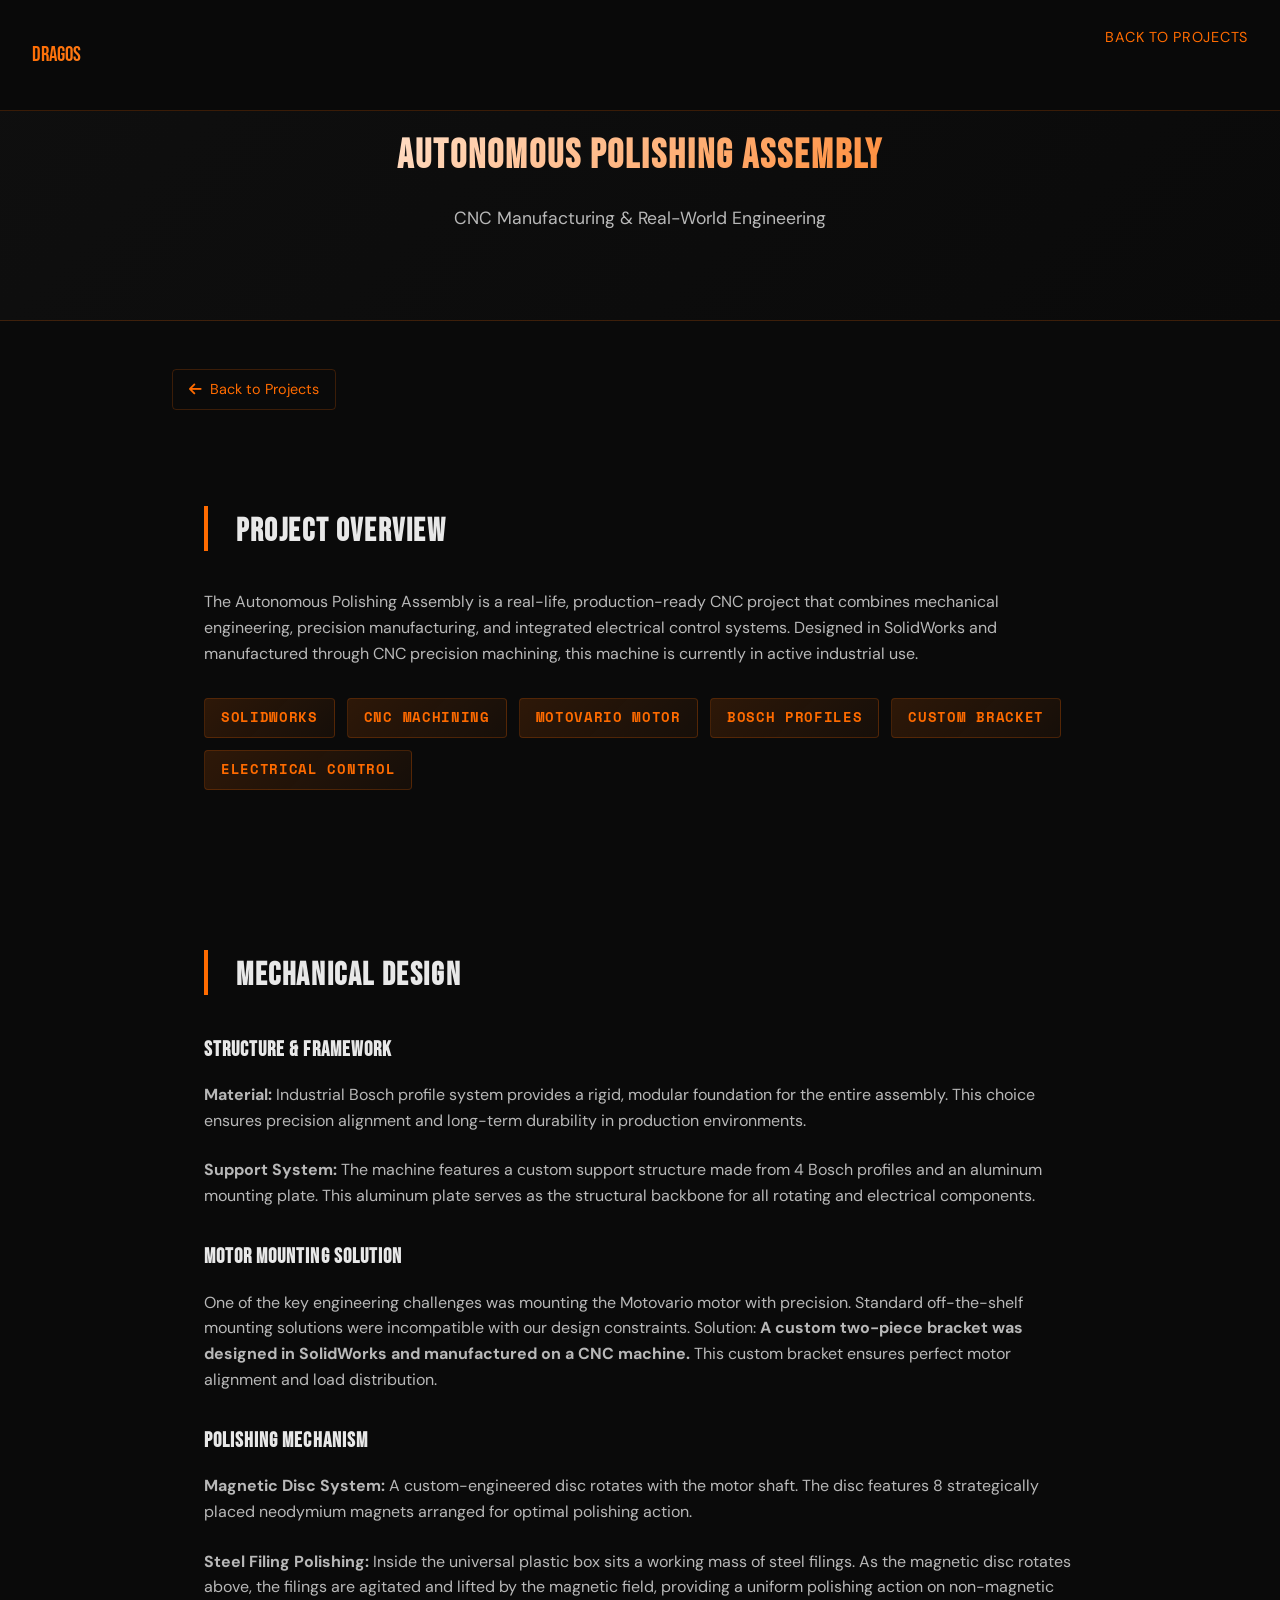
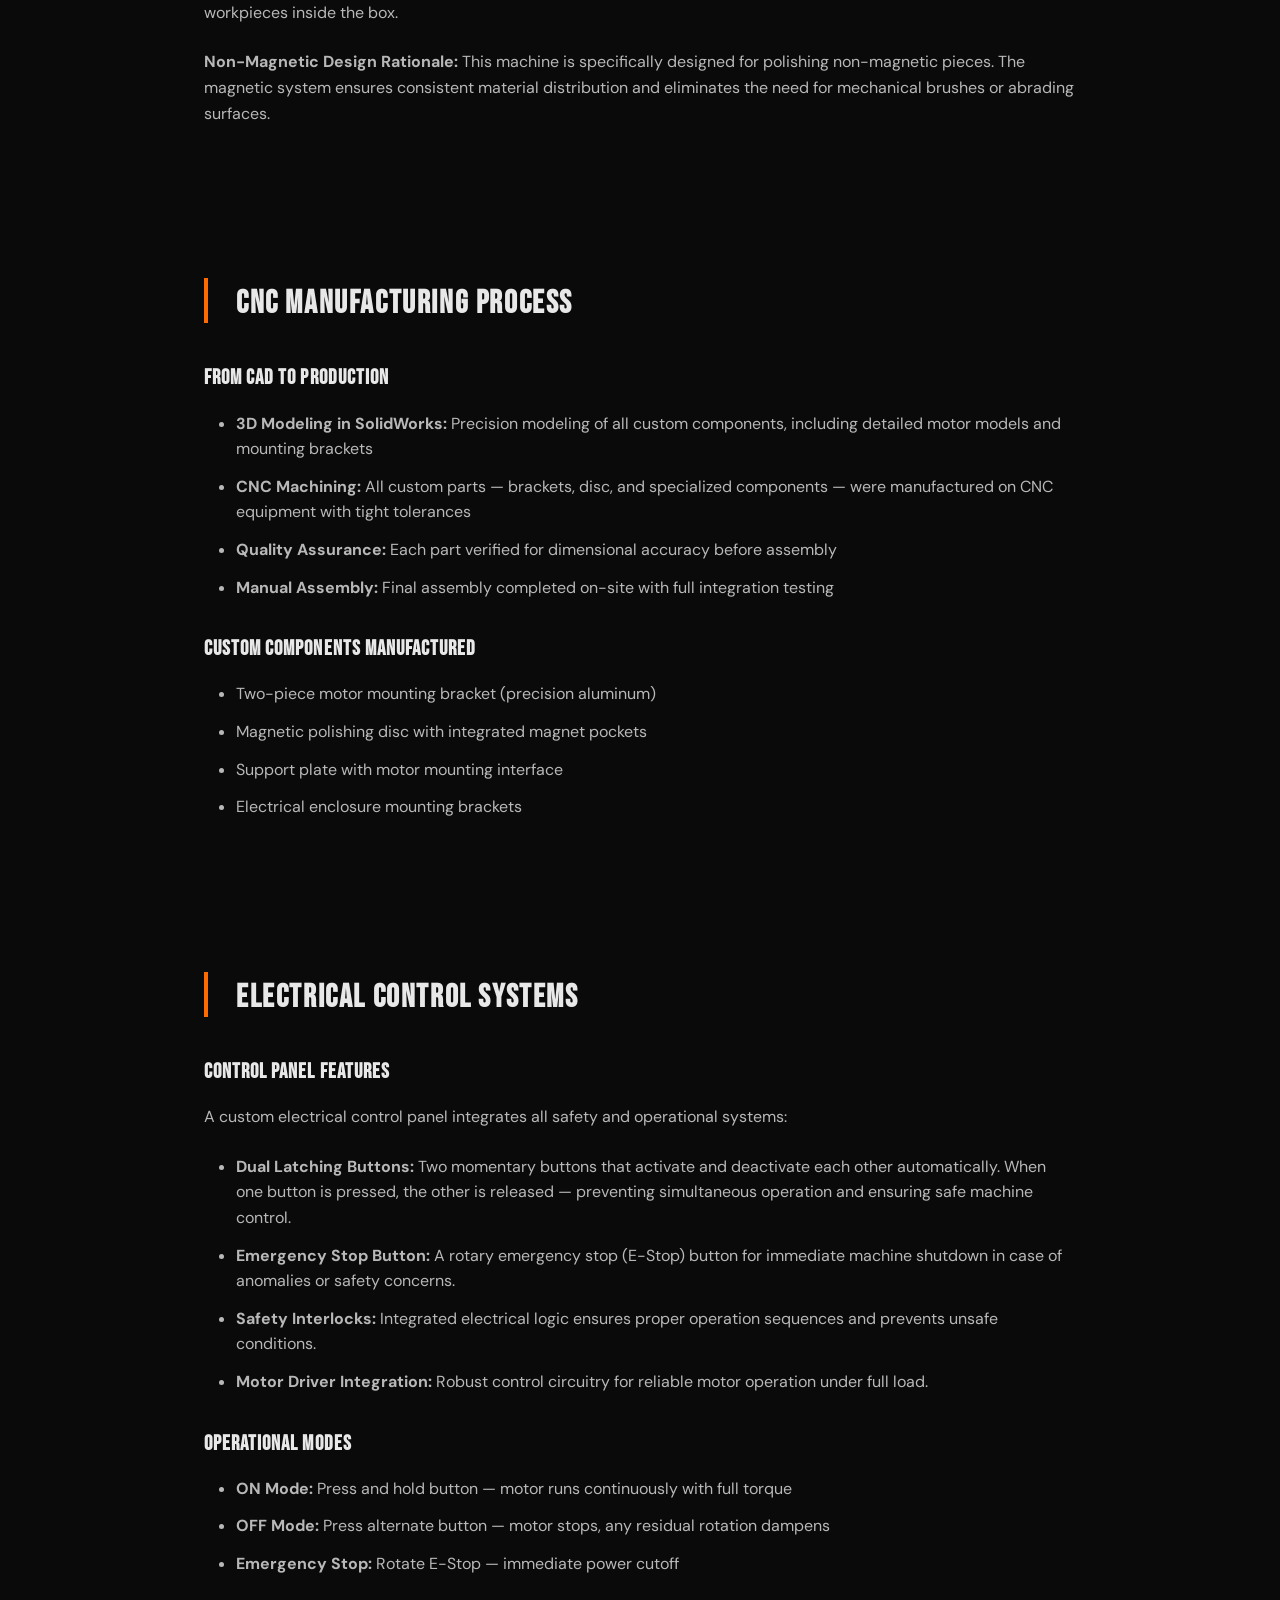
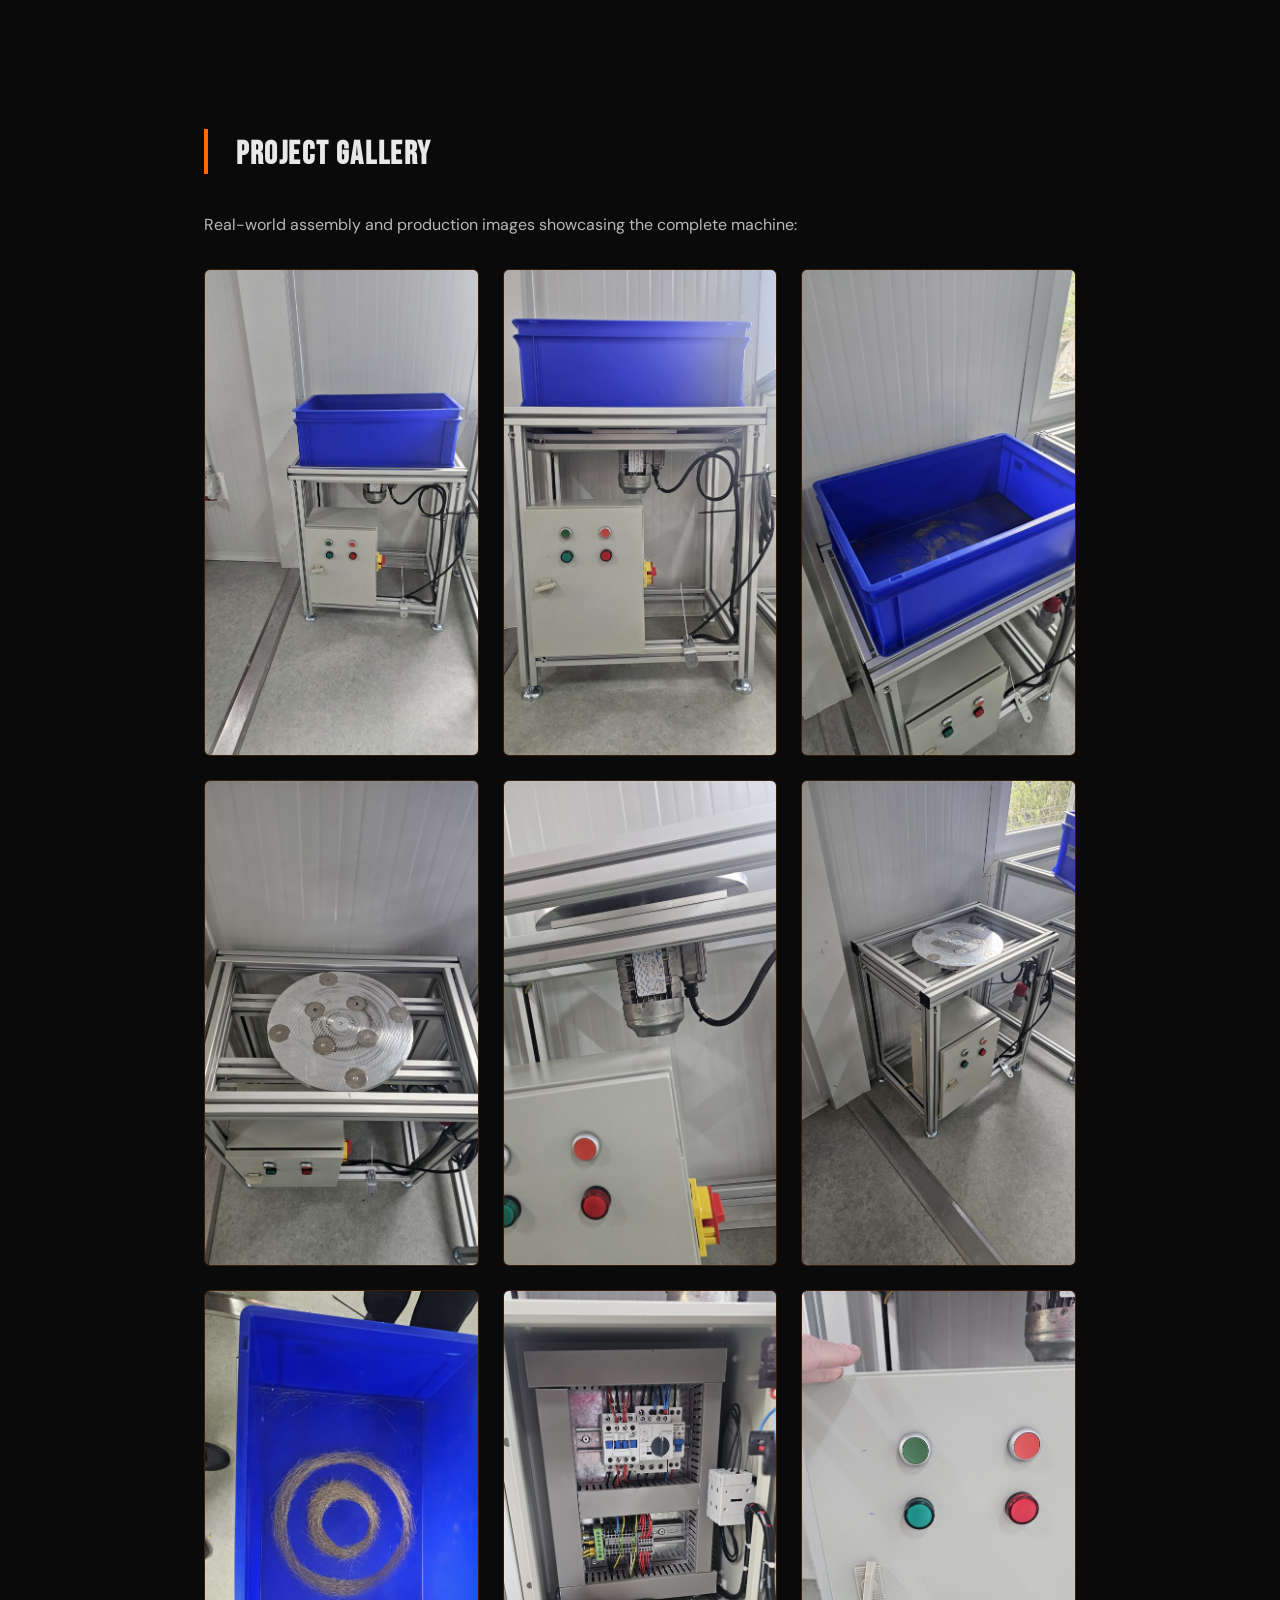
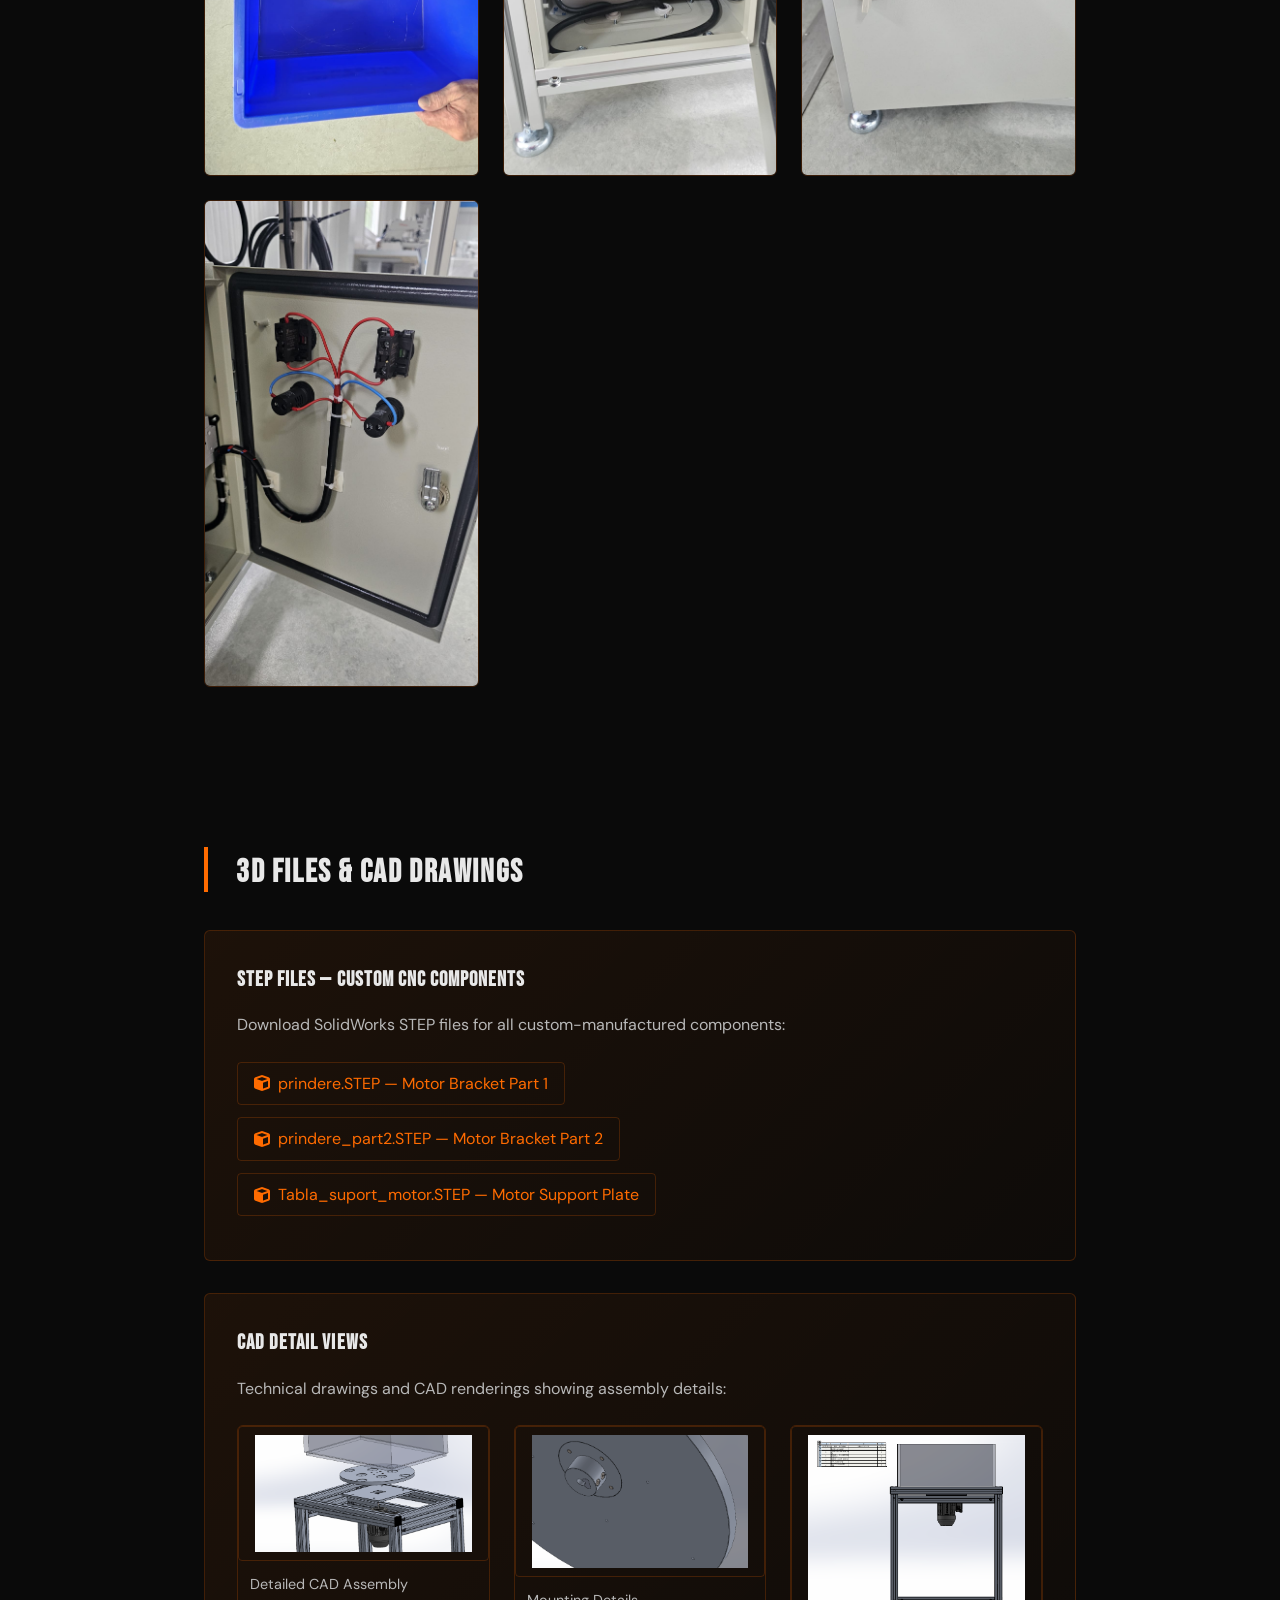
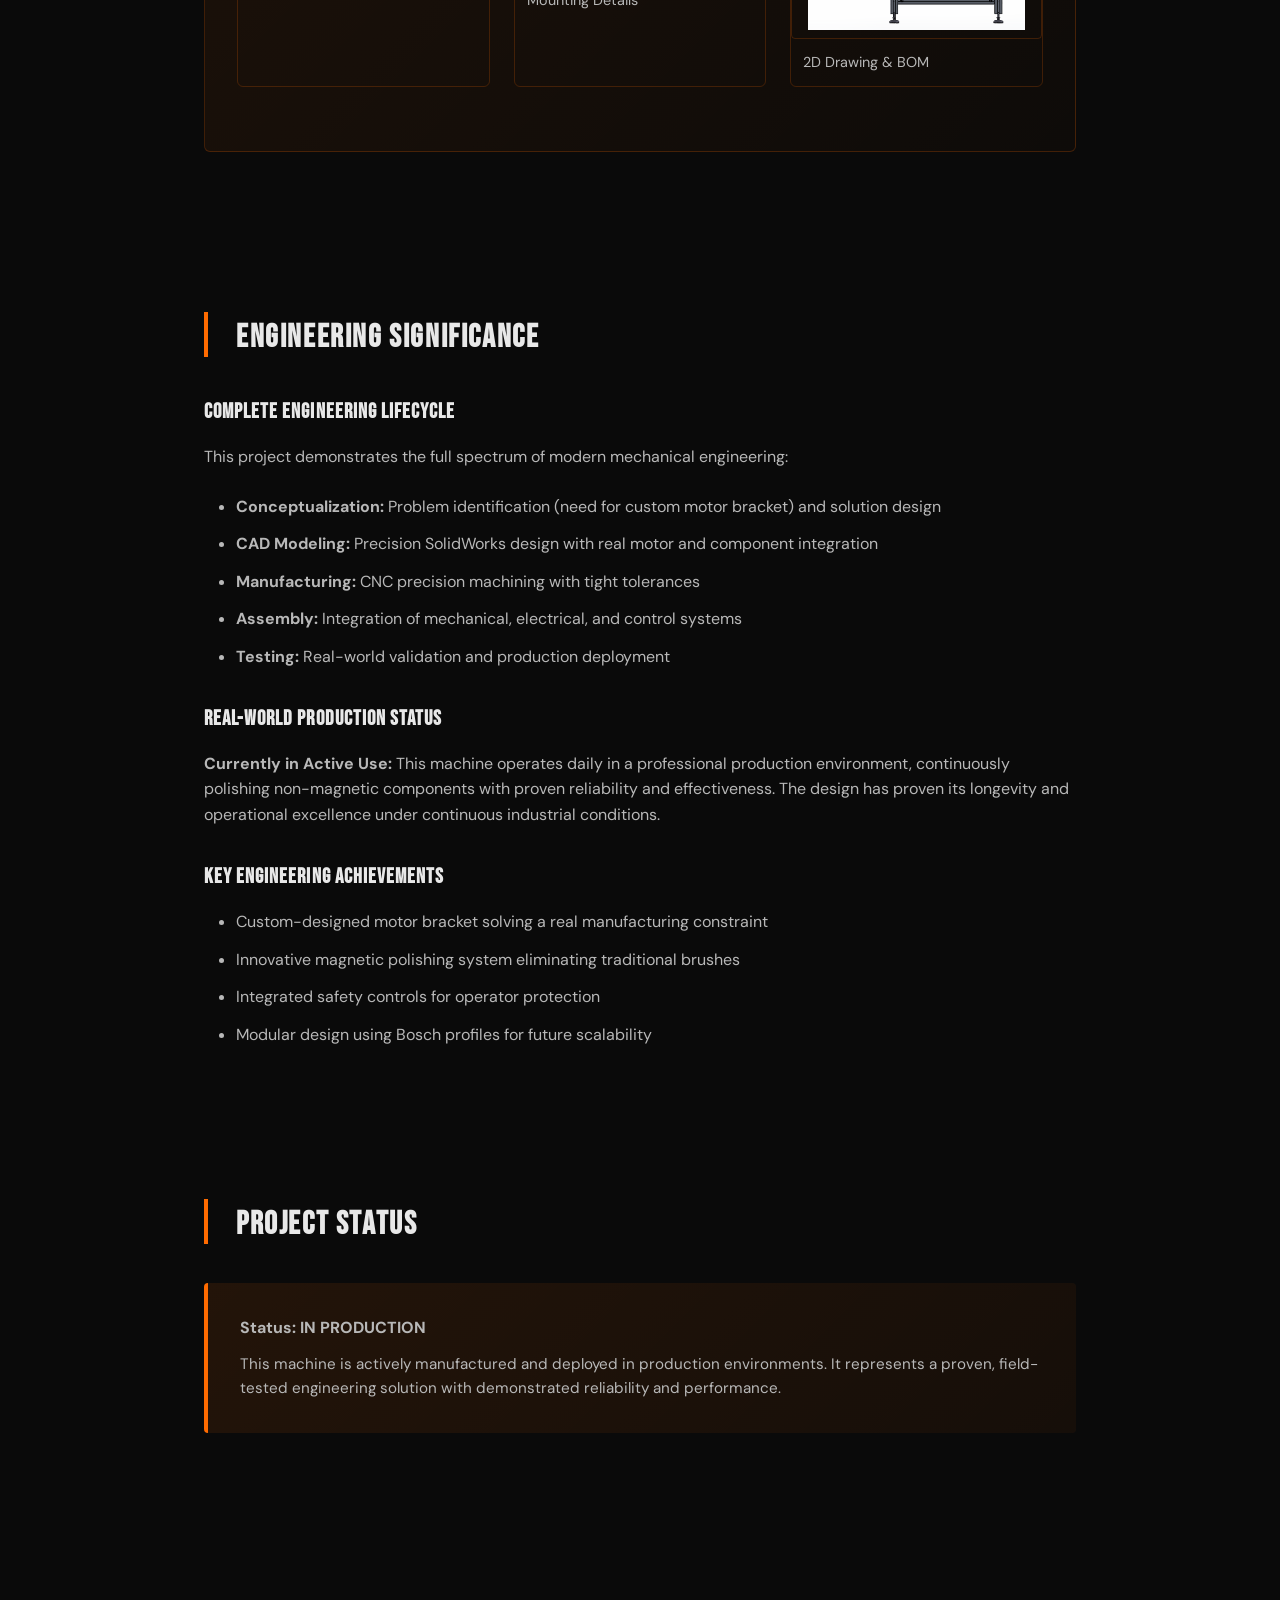
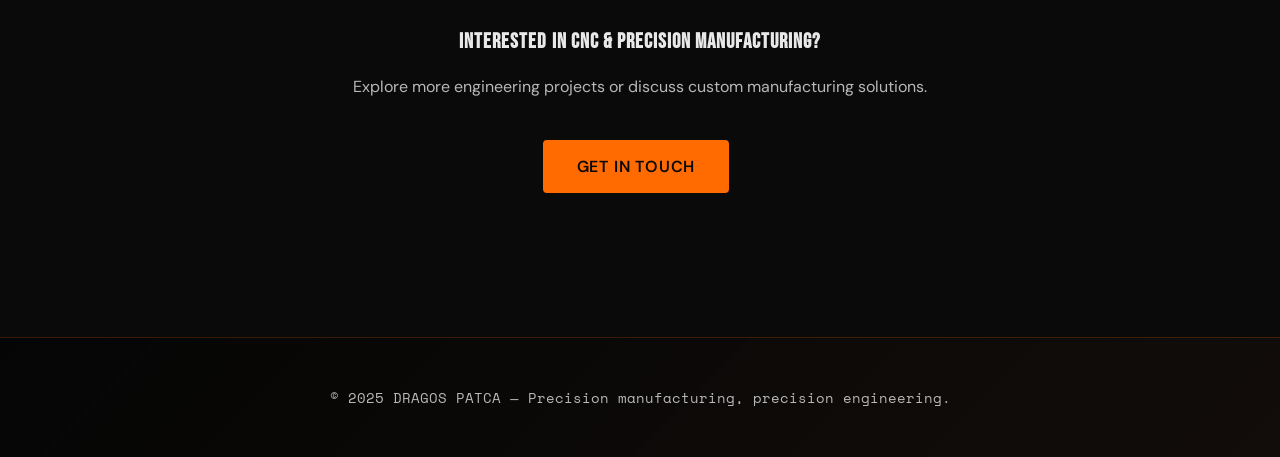
==== commit 319ae537: "Add files via upload" ====
--- a/autonomous-polishing.html
+++ b/autonomous-polishing.html
@@ -1,598 +1,597 @@
-<!DOCTYPE html>
-<html lang="en">
-<head>
-    <meta charset="UTF-8">
-    <meta name="viewport" content="width=device-width, initial-scale=1.0">
-    <title>Autonomous Polishing Assembly — CNC Manufacturing Project</title>
-    <link rel="preconnect" href="https://fonts.googleapis.com">
-    <link rel="preconnect" href="https://fonts.gstatic.com" crossorigin>
-    <link href="https://fonts.googleapis.com/css2?family=Bebas+Neue&family=DM+Sans:wght@400;500;700&family=Space+Mono:wght@400;700&display=swap" rel="stylesheet">
-    <link rel="stylesheet" href="https://cdnjs.cloudflare.com/ajax/libs/font-awesome/6.4.0/css/all.min.css">
-    
-    <style>
-        * {
-            margin: 0;
-            padding: 0;
-            box-sizing: border-box;
-        }
-
-        html {
-            scroll-behavior: smooth;
-        }
-
-        body {
-            font-family: 'DM Sans', sans-serif;
-            background-color: #0a0a0a;
-            color: #e8e8e8;
-            line-height: 1.6;
-            overflow-x: hidden;
-        }
-
-        :root {
-            --accent: #FF6B00;
-            --text-primary: #e8e8e8;
-            --text-secondary: #b8b8b8;
-            --border: rgba(255, 107, 0, 0.2);
-        }
-
-        h1, h2, h3, h4 {
-            font-family: 'Bebas Neue', sans-serif;
-            font-weight: 700;
-            letter-spacing: 0.05em;
-            text-transform: uppercase;
-        }
-
-        h1 { font-size: 2.5rem; }
-        h2 { font-size: 2rem; margin-bottom: 1.5rem; }
-        h3 { font-size: 1.3rem; margin: 2rem 0 1rem; }
-
-        p { margin-bottom: 1.5rem; color: var(--text-secondary); }
-
-        a {
-            color: var(--accent);
-            text-decoration: none;
-            transition: color 0.3s;
-        }
-
-        a:hover { color: #ff7d1a; }
-
-        nav {
-            position: fixed;
-            top: 0;
-            left: 0;
-            right: 0;
-            z-index: 1000;
-            padding: 1.5rem 2rem;
-            background: rgba(10, 10, 10, 0.95);
-            backdrop-filter: blur(10px);
-            border-bottom: 1px solid var(--border);
-            display: flex;
-            justify-content: space-between;
-            align-items: center;
-        }
-
-        .nav-brand {
-            font-family: 'Bebas Neue', sans-serif;
-            font-size: 1.3rem;
-            background: linear-gradient(135deg, var(--accent), #ff7d1a);
-            -webkit-background-clip: text;
-            -webkit-text-fill-color: transparent;
-            background-clip: text;
-            text-decoration: none;
-        }
-
-        .nav-links {
-            display: flex;
-            gap: 2rem;
-            list-style: none;
-        }
-
-        .nav-links a {
-            font-size: 0.9rem;
-            letter-spacing: 0.05em;
-            text-transform: uppercase;
-            position: relative;
-        }
-
-        .nav-links a::after {
-            content: '';
-            position: absolute;
-            bottom: -5px;
-            left: 0;
-            width: 100%;
-            height: 2px;
-            background: var(--accent);
-            opacity: 0;
-            transition: opacity 0.3s;
-        }
-
-        .nav-links a:hover::after { opacity: 1; }
-
-        header.page-header {
-            padding: 8rem 2rem 4rem;
-            background: linear-gradient(135deg, #0f0f0f 0%, #0a0a0a 100%);
-            text-align: center;
-            border-bottom: 1px solid var(--border);
-            margin-top: 60px;
-        }
-
-        header.page-header h1 {
-            margin-bottom: 1rem;
-            background: linear-gradient(135deg, #ffffff 0%, var(--accent) 100%);
-            -webkit-background-clip: text;
-            -webkit-text-fill-color: transparent;
-            background-clip: text;
-        }
-
-        header.page-header p {
-            font-size: 1.1rem;
-            color: var(--text-secondary);
-        }
-
-        .container {
-            max-width: 1000px;
-            margin: 0 auto;
-            padding: 0 2rem;
-        }
-
-        section {
-            padding: 4rem 2rem;
-        }
-
-        .section-header {
-            position: relative;
-            padding-left: 2rem;
-            margin-bottom: 2rem;
-        }
-
-        .section-header::before {
-            content: '';
-            position: absolute;
-            left: 0;
-            top: 0;
-            width: 4px;
-            height: 40px;
-            background: var(--accent);
-        }
-
-        .tech-tags {
-            display: flex;
-            flex-wrap: wrap;
-            gap: 0.75rem;
-            margin: 2rem 0;
-        }
-
-        .tech-tag {
-            display: inline-block;
-            padding: 0.5rem 1rem;
-            background: linear-gradient(135deg, rgba(255, 107, 0, 0.15), rgba(255, 107, 0, 0.05));
-            border: 1px solid var(--border);
-            color: var(--accent);
-            font-size: 0.85rem;
-            font-weight: 600;
-            border-radius: 4px;
-            font-family: 'Space Mono', monospace;
-            letter-spacing: 0.05em;
-            text-transform: uppercase;
-        }
-
-        .btn {
-            display: inline-block;
-            padding: 0.75rem 2rem;
-            margin: 1rem 0.5rem 1rem 0;
-            background: var(--accent);
-            color: #0a0a0a;
-            font-weight: 600;
-            text-transform: uppercase;
-            letter-spacing: 0.05em;
-            border: 2px solid var(--accent);
-            border-radius: 4px;
-            transition: all 0.3s;
-        }
-
-        .btn:hover {
-            background: transparent;
-            color: var(--accent);
-        }
-
-        ul {
-            margin-left: 2rem;
-            margin-bottom: 1.5rem;
-        }
-
-        ul li {
-            margin-bottom: 0.75rem;
-            color: var(--text-secondary);
-        }
-
-        .gallery {
-            display: grid;
-            grid-template-columns: repeat(auto-fit, minmax(250px, 1fr));
-            gap: 1.5rem;
-            margin: 2rem 0;
-        }
-
-        .gallery-item {
-            position: relative;
-            overflow: hidden;
-            border-radius: 6px;
-            border: 1px solid var(--border);
-            transition: all 0.3s;
-        }
-
-        .gallery-item:hover {
-            transform: translateY(-5px);
-            border-color: var(--accent);
-        }
-
-        .gallery-item img {
-            width: 100%;
-            height: auto;
-            display: block;
-        }
-
-        .gallery-item a {
-            display: block;
-        }
-
-        .download-section {
-            background: linear-gradient(135deg, rgba(255, 107, 0, 0.08), rgba(255, 107, 0, 0.02));
-            padding: 2rem;
-            border: 1px solid var(--border);
-            border-radius: 6px;
-            margin: 2rem 0;
-        }
-
-        .download-section h3 {
-            margin-top: 0;
-        }
-
-        .download-section ul {
-            list-style: none;
-            margin: 0;
-        }
-
-        .download-section li {
-            margin: 0.75rem 0;
-            padding-left: 0;
-        }
-
-        .download-section a {
-            display: inline-flex;
-            align-items: center;
-            gap: 0.5rem;
-            padding: 0.5rem 1rem;
-            border: 1px solid var(--border);
-            border-radius: 4px;
-            transition: all 0.3s;
-        }
-
-        .download-section a:hover {
-            border-color: var(--accent);
-            background: rgba(255, 107, 0, 0.1);
-        }
-
-        footer {
-            padding: 3rem 2rem;
-            text-align: center;
-            border-top: 1px solid var(--border);
-            background: linear-gradient(135deg, rgba(0, 0, 0, 0.5), rgba(255, 107, 0, 0.03));
-            margin-top: 4rem;
-        }
-
-        footer p {
-            margin: 0;
-            font-family: 'Space Mono', monospace;
-            font-size: 0.9rem;
-        }
-
-        .back-link {
-            display: inline-block;
-            margin-bottom: 2rem;
-            padding: 0.5rem 1rem;
-            border: 1px solid var(--border);
-            border-radius: 4px;
-            font-size: 0.9rem;
-            transition: all 0.3s;
-        }
-
-        .back-link:hover {
-            border-color: var(--accent);
-            background: rgba(255, 107, 0, 0.1);
-        }
-
-        @media (max-width: 768px) {
-            nav {
-                padding: 1rem 1.5rem;
-            }
-
-            .nav-links {
-                display: none;
-            }
-
-            header.page-header {
-                padding: 6rem 1.5rem 3rem;
-            }
-
-            h1 { font-size: 2rem; }
-            h2 { font-size: 1.5rem; }
-
-            section {
-                padding: 3rem 1.5rem;
-            }
-
-            .gallery {
-                grid-template-columns: 1fr;
-            }
-        }
-    </style>
-</head>
-<body>
-    <!-- NAVIGATION -->
-    <nav>
-        <a href="index.html" class="nav-brand">DRAGOS</a>
-        <ul class="nav-links">
-            <li><a href="index.html#projects">Back to Projects</a></li>
-        </ul>
-    </nav>
-
-    <!-- PAGE HEADER -->
-    <header class="page-header">
-        <div class="container">
-            <h1>AUTONOMOUS POLISHING ASSEMBLY</h1>
-            <p>CNC Manufacturing & Real-World Engineering</p>
-        </div>
-    </header>
-
-    <div class="container">
-        <!-- BACK LINK -->
-        <div style="margin-top: 3rem;">
-            <a href="index.html#projects" class="back-link">
-                <i class="fas fa-arrow-left" style="margin-right: 0.5rem;"></i>Back to Projects
-            </a>
-        </div>
-
-        <!-- PROJECT OVERVIEW -->
-        <section class="section-header">
-            <h2>Project Overview</h2>
-        </section>
-        <section>
-            <p>The Autonomous Polishing Assembly is a real-life, production-ready CNC project that combines mechanical engineering, precision manufacturing, and integrated electrical control systems. Designed in SolidWorks and manufactured through CNC precision machining, this machine is currently in active industrial use.</p>
-            
-            <div class="tech-tags">
-                <span class="tech-tag">SolidWorks</span>
-                <span class="tech-tag">CNC Machining</span>
-                <span class="tech-tag">Motovario Motor</span>
-                <span class="tech-tag">Bosch Profiles</span>
-                <span class="tech-tag">Custom Bracket</span>
-                <span class="tech-tag">Electrical Control</span>
-            </div>
-        </section>
-
-        <!-- MECHANICAL DESIGN -->
-        <section class="section-header">
-            <h2>Mechanical Design</h2>
-        </section>
-        <section>
-            <h3>Structure & Framework</h3>
-            <p><strong>Material:</strong> Industrial Bosch profile system provides a rigid, modular foundation for the entire assembly. This choice ensures precision alignment and long-term durability in production environments.</p>
-            <p><strong>Support System:</strong> The machine features a custom support structure made from 4 Bosch profiles and an aluminum mounting plate. This aluminum plate serves as the structural backbone for all rotating and electrical components.</p>
-
-            <h3>Motor Mounting Solution</h3>
-            <p>One of the key engineering challenges was mounting the Motovario motor with precision. Standard off-the-shelf mounting solutions were incompatible with our design constraints. Solution: <strong>A custom two-piece bracket was designed in SolidWorks and manufactured on a CNC machine.</strong> This custom bracket ensures perfect motor alignment and load distribution.</p>
-
-            <h3>Polishing Mechanism</h3>
-            <p><strong>Magnetic Disc System:</strong> A custom-engineered disc rotates with the motor shaft. The disc features 8 strategically placed neodymium magnets arranged for optimal polishing action.</p>
-            <p><strong>Steel Filing Polishing:</strong> Inside the universal plastic box sits a working mass of steel filings. As the magnetic disc rotates above, the filings are agitated and lifted by the magnetic field, providing a uniform polishing action on non-magnetic workpieces inside the box.</p>
-            <p><strong>Non-Magnetic Design Rationale:</strong> This machine is specifically designed for polishing non-magnetic pieces. The magnetic system ensures consistent material distribution and eliminates the need for mechanical brushes or abrading surfaces.</p>
-        </section>
-
-        <!-- CNC MANUFACTURING -->
-        <section class="section-header">
-            <h2>CNC Manufacturing Process</h2>
-        </section>
-        <section>
-            <h3>From CAD to Production</h3>
-            <ul>
-                <li><strong>3D Modeling in SolidWorks:</strong> Precision modeling of all custom components, including detailed motor models and mounting brackets</li>
-                <li><strong>CNC Machining:</strong> All custom parts — brackets, disc, and specialized components — were manufactured on CNC equipment with tight tolerances</li>
-                <li><strong>Quality Assurance:</strong> Each part verified for dimensional accuracy before assembly</li>
-                <li><strong>Manual Assembly:</strong> Final assembly completed on-site with full integration testing</li>
-            </ul>
-
-            <h3>Custom Components Manufactured</h3>
-            <ul>
-                <li>Two-piece motor mounting bracket (precision aluminum)</li>
-                <li>Magnetic polishing disc with integrated magnet pockets</li>
-                <li>Support plate with motor mounting interface</li>
-                <li>Electrical enclosure mounting brackets</li>
-            </ul>
-        </section>
-
-        <!-- ELECTRICAL CONTROL -->
-        <section class="section-header">
-            <h2>Electrical Control Systems</h2>
-        </section>
-        <section>
-            <h3>Control Panel Features</h3>
-            <p>A custom electrical control panel integrates all safety and operational systems:</p>
-            <ul>
-                <li><strong>Dual Latching Buttons:</strong> Two momentary buttons that activate and deactivate each other automatically. When one button is pressed, the other is released — preventing simultaneous operation and ensuring safe machine control.</li>
-                <li><strong>Emergency Stop Button:</strong> A rotary emergency stop (E-Stop) button for immediate machine shutdown in case of anomalies or safety concerns.</li>
-                <li><strong>Safety Interlocks:</strong> Integrated electrical logic ensures proper operation sequences and prevents unsafe conditions.</li>
-                <li><strong>Motor Driver Integration:</strong> Robust control circuitry for reliable motor operation under full load.</li>
-            </ul>
-
-            <h3>Operational Modes</h3>
-            <ul>
-                <li><strong>ON Mode:</strong> Press and hold button — motor runs continuously with full torque</li>
-                <li><strong>OFF Mode:</strong> Press alternate button — motor stops, any residual rotation dampens</li>
-                <li><strong>Emergency Stop:</strong> Rotate E-Stop — immediate power cutoff</li>
-            </ul>
-        </section>
-
-        <!-- PROJECT GALLERY -->
-        <section class="section-header">
-            <h2>Project Gallery</h2>
-        </section>
-        <section>
-            <p>Real-world assembly and production images showcasing the complete machine:</p>
-            <div class="gallery">
-                <div class="gallery-item">
-                    <a href="images/P1.jpeg" target="_blank">
-                        <img src="images/P1.jpeg" alt="Assembly Overview" />
-                    </a>
-                </div>
-                <div class="gallery-item">
-                    <a href="images/P2.jpeg" target="_blank">
-                        <img src="images/P2.jpeg" alt="Motor Mounting" />
-                    </a>
-                </div>
-                <div class="gallery-item">
-                    <a href="images/P3.jpeg" target="_blank">
-                        <img src="images/P3.jpeg" alt="Electrical Panel" />
-                    </a>
-                </div>
-                <div class="gallery-item">
-                    <a href="images/P4.jpeg" target="_blank">
-                        <img src="images/P4.jpeg" alt="Detail Assembly" />
-                    </a>
-                </div>
-                <div class="gallery-item">
-                    <a href="images/P5.jpeg" target="_blank">
-                        <img src="images/P5.jpeg" alt="Structural Frame" />
-                    </a>
-                </div>
-                <div class="gallery-item">
-                    <a href="images/P6.jpeg" target="_blank">
-                        <img src="images/P6.jpeg" alt="Magnetic Disc" />
-                    </a>
-                </div>
-                <div class="gallery-item">
-                    <a href="images/P7.jpeg" target="_blank">
-                        <img src="images/P7.jpeg" alt="Control System" />
-                    </a>
-                </div>
-                <div class="gallery-item">
-                    <a href="images/P8.jpeg" target="_blank">
-                        <img src="images/P8.jpeg" alt="Full Assembly" />
-                    </a>
-                </div>
-                <div class="gallery-item">
-                    <a href="images/P9.jpeg" target="_blank">
-                        <img src="images/P9.jpeg" alt="Production Ready" />
-                    </a>
-                </div>
-                <div class="gallery-item">
-                    <a href="images/P10.jpeg" target="_blank">
-                        <img src="images/P10.jpeg" alt="Final System" />
-                    </a>
-                </div>
-            </div>
-        </section>
-
-        <!-- CAD DOCUMENTATION -->
-        <section class="section-header">
-            <h2>3D Files & CAD Drawings</h2>
-        </section>
-        <section>
-            <div class="download-section">
-                <h3>STEP Files — Custom CNC Components</h3>
-                <p>Download SolidWorks STEP files for all custom-manufactured components:</p>
-                <ul>
-                    <li>
-                        <a href="images/prindere.STEP" download>
-                            <i class="fas fa-cube"></i> prindere.STEP — Motor Bracket Part 1
-                        </a>
-                    </li>
-                    <li>
-                        <a href="images/prindere_part2.STEP" download>
-                            <i class="fas fa-cube"></i> prindere_part2.STEP — Motor Bracket Part 2
-                        </a>
-                    </li>
-                    <li>
-                        <a href="images/Tabla_suport_motor.STEP" download>
-                            <i class="fas fa-cube"></i> Tabla_suport_motor.STEP — Motor Support Plate
-                        </a>
-                    </li>
-                </ul>
-            </div>
-
-            <div class="download-section">
-                <h3>CAD Detail Views</h3>
-                <p>Technical drawings and CAD renderings showing assembly details:</p>
-                <div class="gallery" style="margin-top: 1rem;">
-                    <div class="gallery-item">
-                        <a href="images/poza01.png" target="_blank">
-                            <img src="images/poza01.png" alt="CAD Detail 1" />
-                        </a>
-                        <p style="padding: 0.75rem; font-size: 0.9rem; margin: 0;">Detailed CAD Assembly</p>
-                    </div>
-                    <div class="gallery-item">
-                        <a href="images/poza02.png" target="_blank">
-                            <img src="images/poza02.png" alt="CAD Detail 2" />
-                        </a>
-                        <p style="padding: 0.75rem; font-size: 0.9rem; margin: 0;">Mounting Details</p>
-                    </div>
-                    <div class="gallery-item">
-                        <a href="images/poza3.png" target="_blank">
-                            <img src="images/poza3.png" alt="2D Drawing with BOM" />
-                        </a>
-                        <p style="padding: 0.75rem; font-size: 0.9rem; margin: 0;">2D Drawing & BOM</p>
-                    </div>
-                </div>
-            </div>
-        </section>
-
-        <!-- PROJECT SIGNIFICANCE -->
-        <section class="section-header">
-            <h2>Engineering Significance</h2>
-        </section>
-        <section>
-            <h3>Complete Engineering Lifecycle</h3>
-            <p>This project demonstrates the full spectrum of modern mechanical engineering:</p>
-            <ul>
-                <li><strong>Conceptualization:</strong> Problem identification (need for custom motor bracket) and solution design</li>
-                <li><strong>CAD Modeling:</strong> Precision SolidWorks design with real motor and component integration</li>
-                <li><strong>Manufacturing:</strong> CNC precision machining with tight tolerances</li>
-                <li><strong>Assembly:</strong> Integration of mechanical, electrical, and control systems</li>
-                <li><strong>Testing:</strong> Real-world validation and production deployment</li>
-            </ul>
-
-            <h3>Real-World Production Status</h3>
-            <p><strong>Currently in Active Use:</strong> This machine operates daily in a professional production environment, continuously polishing non-magnetic components with proven reliability and effectiveness. The design has proven its longevity and operational excellence under continuous industrial conditions.</p>
-
-            <h3>Key Engineering Achievements</h3>
-            <ul>
-                <li>Custom-designed motor bracket solving a real manufacturing constraint</li>
-                <li>Innovative magnetic polishing system eliminating traditional brushes</li>
-                <li>Integrated safety controls for operator protection</li>
-                <li>Modular design using Bosch profiles for future scalability</li>
-            </ul>
-        </section>
-
-        <!-- PROJECT STATUS -->
-        <section class="section-header">
-            <h2>Project Status</h2>
-        </section>
-        <section>
-            <div style="background: linear-gradient(135deg, rgba(255, 107, 0, 0.1), rgba(255, 107, 0, 0.05)); padding: 2rem; border-left: 4px solid var(--accent); border-radius: 4px; margin: 2rem 0;">
-                <p style="margin: 0;"><strong>Status: IN PRODUCTION</strong></p>
-                <p style="margin: 0.75rem 0 0; font-size: 0.95rem;">This machine is actively manufactured and deployed in production environments. It represents a proven, field-tested engineering solution with demonstrated reliability and performance.</p>
-            </div>
-        </section>
-
-        <!-- CALL TO ACTION -->
-        <section style="text-align: center; padding: 3rem 2rem;">
-            <h3>Interested in CNC & Precision Manufacturing?</h3>
-            <p>Explore more engineering projects or discuss custom manufacturing solutions.</p>
-            <a href="index.html#contact" class="btn">Get in Touch</a>
-        </section>
-    </div>
-
-    <!-- FOOTER -->
-    <footer>
-        <p>© 2025 DRAGOS PATCA — Precision manufacturing, precision engineering.</p>
-    </footer>
-</body>
-</html>
+<!DOCTYPE html>
+<html lang="en">
+<head>
+    <meta charset="UTF-8">
+    <meta name="viewport" content="width=device-width, initial-scale=1.0">
+    <title>Autonomous Polishing Assembly — CNC Manufacturing Project</title>
+    <link rel="preconnect" href="https://fonts.googleapis.com">
+    <link rel="preconnect" href="https://fonts.gstatic.com" crossorigin>
+    <link href="https://fonts.googleapis.com/css2?family=Bebas+Neue&family=DM+Sans:wght@400;500;700&family=Space+Mono:wght@400;700&display=swap" rel="stylesheet">
+    <link rel="stylesheet" href="https://cdnjs.cloudflare.com/ajax/libs/font-awesome/6.4.0/css/all.min.css">
+
+    <style>
+        * {
+            margin: 0;
+            padding: 0;
+            box-sizing: border-box;
+        }
+
+        html {
+            scroll-behavior: smooth;
+        }
+
+        body {
+            font-family: 'DM Sans', sans-serif;
+            background-color: #0a0a0a;
+            color: #e8e8e8;
+            line-height: 1.6;
+            overflow-x: hidden;
+        }
+
+        :root {
+            --accent: #FF6B00;
+            --text-primary: #e8e8e8;
+            --text-secondary: #b8b8b8;
+            --border: rgba(255, 107, 0, 0.2);
+        }
+
+        h1, h2, h3, h4 {
+            font-family: 'Bebas Neue', sans-serif;
+            font-weight: 700;
+            letter-spacing: 0.05em;
+            text-transform: uppercase;
+        }
+
+        h1 { font-size: 2.5rem; }
+        h2 { font-size: 2rem; margin-bottom: 1.5rem; }
+        h3 { font-size: 1.3rem; margin: 2rem 0 1rem; }
+
+        p { margin-bottom: 1.5rem; color: var(--text-secondary); }
+
+        a {
+            color: var(--accent);
+            text-decoration: none;
+            transition: color 0.3s;
+        }
+
+        a:hover { color: #ff7d1a; }
+
+        nav {
+            position: fixed;
+            top: 0;
+            left: 0;
+            right: 0;
+            z-index: 1000;
+            padding: 1.5rem 2rem;
+            background: rgba(10, 10, 10, 0.95);
+            backdrop-filter: blur(10px);
+            border-bottom: 1px solid var(--border);
+            display: flex;
+            justify-content: space-between;
+            align-items: center;
+        }
+
+        .nav-brand {
+            font-family: 'Bebas Neue', sans-serif;
+            font-size: 1.3rem;
+            background: linear-gradient(135deg, var(--accent), #ff7d1a);
+            -webkit-background-clip: text;
+            -webkit-text-fill-color: transparent;
+            background-clip: text;
+            text-decoration: none;
+        }
+
+        .nav-links {
+            display: flex;
+            gap: 2rem;
+            list-style: none;
+        }
+
+        .nav-links a {
+            font-size: 0.9rem;
+            letter-spacing: 0.05em;
+            text-transform: uppercase;
+            position: relative;
+        }
+
+        .nav-links a::after {
+            content: '';
+            position: absolute;
+            bottom: -5px;
+            left: 0;
+            width: 100%;
+            height: 2px;
+            background: var(--accent);
+            opacity: 0;
+            transition: opacity 0.3s;
+        }
+
+        .nav-links a:hover::after { opacity: 1; }
+
+        header.page-header {
+            padding: calc(60px + 4rem) 2rem 4rem;
+            background: linear-gradient(135deg, #0f0f0f 0%, #0a0a0a 100%);
+            text-align: center;
+            border-bottom: 1px solid var(--border);
+        }
+
+        header.page-header h1 {
+            margin-bottom: 1rem;
+            background: linear-gradient(135deg, #ffffff 0%, var(--accent) 100%);
+            -webkit-background-clip: text;
+            -webkit-text-fill-color: transparent;
+            background-clip: text;
+        }
+
+        header.page-header p {
+            font-size: 1.1rem;
+            color: var(--text-secondary);
+        }
+
+        .container {
+            max-width: 1000px;
+            margin: 0 auto;
+            padding: 0 2rem;
+        }
+
+        section {
+            padding: 4rem 2rem;
+        }
+
+        .section-header {
+            position: relative;
+            padding-left: 2rem;
+            margin-bottom: 2rem;
+        }
+
+        .section-header::before {
+            content: '';
+            position: absolute;
+            left: 0;
+            top: 0;
+            width: 4px;
+            height: 45px;
+            background: var(--accent);
+        }
+
+        .tech-tags {
+            display: flex;
+            flex-wrap: wrap;
+            gap: 0.75rem;
+            margin: 2rem 0;
+        }
+
+        .tech-tag {
+            display: inline-block;
+            padding: 0.5rem 1rem;
+            background: linear-gradient(135deg, rgba(255, 107, 0, 0.15), rgba(255, 107, 0, 0.05));
+            border: 1px solid var(--border);
+            color: var(--accent);
+            font-size: 0.85rem;
+            font-weight: 600;
+            border-radius: 4px;
+            font-family: 'Space Mono', monospace;
+            letter-spacing: 0.05em;
+            text-transform: uppercase;
+        }
+
+        .btn {
+            display: inline-block;
+            padding: 0.75rem 2rem;
+            margin: 1rem 0.5rem 1rem 0;
+            background: var(--accent);
+            color: #0a0a0a;
+            font-weight: 600;
+            text-transform: uppercase;
+            letter-spacing: 0.05em;
+            border: 2px solid var(--accent);
+            border-radius: 4px;
+            transition: all 0.3s;
+        }
+
+        .btn:hover {
+            background: transparent;
+            color: var(--accent);
+        }
+
+        ul {
+            margin-left: 2rem;
+            margin-bottom: 1.5rem;
+        }
+
+        ul li {
+            margin-bottom: 0.75rem;
+            color: var(--text-secondary);
+        }
+
+        .gallery {
+            display: grid;
+            grid-template-columns: repeat(auto-fit, minmax(250px, 1fr));
+            gap: 1.5rem;
+            margin: 2rem 0;
+        }
+
+        .gallery-item {
+            position: relative;
+            overflow: hidden;
+            border-radius: 6px;
+            border: 1px solid var(--border);
+            transition: all 0.3s;
+        }
+
+        .gallery-item:hover {
+            transform: translateY(-5px);
+            border-color: var(--accent);
+        }
+
+        .gallery-item img {
+            width: 100%;
+            height: auto;
+            display: block;
+        }
+
+        .gallery-item a {
+            display: block;
+        }
+
+        .download-section {
+            background: linear-gradient(135deg, rgba(255, 107, 0, 0.08), rgba(255, 107, 0, 0.02));
+            padding: 2rem;
+            border: 1px solid var(--border);
+            border-radius: 6px;
+            margin: 2rem 0;
+        }
+
+        .download-section h3 {
+            margin-top: 0;
+        }
+
+        .download-section ul {
+            list-style: none;
+            margin: 0;
+        }
+
+        .download-section li {
+            margin: 0.75rem 0;
+            padding-left: 0;
+        }
+
+        .download-section a {
+            display: inline-flex;
+            align-items: center;
+            gap: 0.5rem;
+            padding: 0.5rem 1rem;
+            border: 1px solid var(--border);
+            border-radius: 4px;
+            transition: all 0.3s;
+        }
+
+        .download-section a:hover {
+            border-color: var(--accent);
+            background: rgba(255, 107, 0, 0.1);
+        }
+
+        footer {
+            padding: 3rem 2rem;
+            text-align: center;
+            border-top: 1px solid var(--border);
+            background: linear-gradient(135deg, rgba(0, 0, 0, 0.5), rgba(255, 107, 0, 0.03));
+            margin-top: 4rem;
+        }
+
+        footer p {
+            margin: 0;
+            font-family: 'Space Mono', monospace;
+            font-size: 0.9rem;
+        }
+
+        .back-link {
+            display: inline-block;
+            margin-bottom: 2rem;
+            padding: 0.5rem 1rem;
+            border: 1px solid var(--border);
+            border-radius: 4px;
+            font-size: 0.9rem;
+            transition: all 0.3s;
+        }
+
+        .back-link:hover {
+            border-color: var(--accent);
+            background: rgba(255, 107, 0, 0.1);
+        }
+
+        @media (max-width: 768px) {
+            nav {
+                padding: 1rem 1.5rem;
+            }
+
+            .nav-links {
+                display: none;
+            }
+
+            header.page-header {
+                padding: calc(60px + 3rem) 1.5rem 3rem;
+            }
+
+            h1 { font-size: 2rem; }
+            h2 { font-size: 1.5rem; }
+
+            section {
+                padding: 3rem 1.5rem;
+            }
+
+            .gallery {
+                grid-template-columns: 1fr;
+            }
+        }
+    </style>
+</head>
+<body>
+    <!-- NAVIGATION -->
+    <nav>
+        <a href="index.html" class="nav-brand">DRAGOS</a>
+        <ul class="nav-links">
+            <li><a href="index.html#projects">Back to Projects</a></li>
+        </ul>
+    </nav>
+
+    <!-- PAGE HEADER -->
+    <header class="page-header">
+        <div class="container">
+            <h1>AUTONOMOUS POLISHING ASSEMBLY</h1>
+            <p>CNC Manufacturing & Real-World Engineering</p>
+        </div>
+    </header>
+
+    <div class="container">
+        <!-- BACK LINK -->
+        <div style="margin-top: 3rem;">
+            <a href="index.html#projects" class="back-link">
+                <i class="fas fa-arrow-left" style="margin-right: 0.5rem;"></i>Back to Projects
+            </a>
+        </div>
+
+        <!-- PROJECT OVERVIEW -->
+        <section>
+            <div class="section-header">
+                <h2>Project Overview</h2>
+            </div>
+            <p>The Autonomous Polishing Assembly is a real-life, production-ready CNC project that combines mechanical engineering, precision manufacturing, and integrated electrical control systems. Designed in SolidWorks and manufactured through CNC precision machining, this machine is currently in active industrial use.</p>
+
+            <div class="tech-tags">
+                <span class="tech-tag">SolidWorks</span>
+                <span class="tech-tag">CNC Machining</span>
+                <span class="tech-tag">Motovario Motor</span>
+                <span class="tech-tag">Bosch Profiles</span>
+                <span class="tech-tag">Custom Bracket</span>
+                <span class="tech-tag">Electrical Control</span>
+            </div>
+        </section>
+
+        <!-- MECHANICAL DESIGN -->
+        <section>
+            <div class="section-header">
+                <h2>Mechanical Design</h2>
+            </div>
+            <h3>Structure & Framework</h3>
+            <p><strong>Material:</strong> Industrial Bosch profile system provides a rigid, modular foundation for the entire assembly. This choice ensures precision alignment and long-term durability in production environments.</p>
+            <p><strong>Support System:</strong> The machine features a custom support structure made from 4 Bosch profiles and an aluminum mounting plate. This aluminum plate serves as the structural backbone for all rotating and electrical components.</p>
+
+            <h3>Motor Mounting Solution</h3>
+            <p>One of the key engineering challenges was mounting the Motovario motor with precision. Standard off-the-shelf mounting solutions were incompatible with our design constraints. Solution: <strong>A custom two-piece bracket was designed in SolidWorks and manufactured on a CNC machine.</strong> This custom bracket ensures perfect motor alignment and load distribution.</p>
+
+            <h3>Polishing Mechanism</h3>
+            <p><strong>Magnetic Disc System:</strong> A custom-engineered disc rotates with the motor shaft. The disc features 8 strategically placed neodymium magnets arranged for optimal polishing action.</p>
+            <p><strong>Steel Filing Polishing:</strong> Inside the universal plastic box sits a working mass of steel filings. As the magnetic disc rotates above, the filings are agitated and lifted by the magnetic field, providing a uniform polishing action on non-magnetic workpieces inside the box.</p>
+            <p><strong>Non-Magnetic Design Rationale:</strong> This machine is specifically designed for polishing non-magnetic pieces. The magnetic system ensures consistent material distribution and eliminates the need for mechanical brushes or abrading surfaces.</p>
+        </section>
+
+        <!-- CNC MANUFACTURING -->
+        <section>
+            <div class="section-header">
+                <h2>CNC Manufacturing Process</h2>
+            </div>
+            <h3>From CAD to Production</h3>
+            <ul>
+                <li><strong>3D Modeling in SolidWorks:</strong> Precision modeling of all custom components, including detailed motor models and mounting brackets</li>
+                <li><strong>CNC Machining:</strong> All custom parts — brackets, disc, and specialized components — were manufactured on CNC equipment with tight tolerances</li>
+                <li><strong>Quality Assurance:</strong> Each part verified for dimensional accuracy before assembly</li>
+                <li><strong>Manual Assembly:</strong> Final assembly completed on-site with full integration testing</li>
+            </ul>
+
+            <h3>Custom Components Manufactured</h3>
+            <ul>
+                <li>Two-piece motor mounting bracket (precision aluminum)</li>
+                <li>Magnetic polishing disc with integrated magnet pockets</li>
+                <li>Support plate with motor mounting interface</li>
+                <li>Electrical enclosure mounting brackets</li>
+            </ul>
+        </section>
+
+        <!-- ELECTRICAL CONTROL -->
+        <section>
+            <div class="section-header">
+                <h2>Electrical Control Systems</h2>
+            </div>
+            <h3>Control Panel Features</h3>
+            <p>A custom electrical control panel integrates all safety and operational systems:</p>
+            <ul>
+                <li><strong>Dual Latching Buttons:</strong> Two momentary buttons that activate and deactivate each other automatically. When one button is pressed, the other is released — preventing simultaneous operation and ensuring safe machine control.</li>
+                <li><strong>Emergency Stop Button:</strong> A rotary emergency stop (E-Stop) button for immediate machine shutdown in case of anomalies or safety concerns.</li>
+                <li><strong>Safety Interlocks:</strong> Integrated electrical logic ensures proper operation sequences and prevents unsafe conditions.</li>
+                <li><strong>Motor Driver Integration:</strong> Robust control circuitry for reliable motor operation under full load.</li>
+            </ul>
+
+            <h3>Operational Modes</h3>
+            <ul>
+                <li><strong>ON Mode:</strong> Press and hold button — motor runs continuously with full torque</li>
+                <li><strong>OFF Mode:</strong> Press alternate button — motor stops, any residual rotation dampens</li>
+                <li><strong>Emergency Stop:</strong> Rotate E-Stop — immediate power cutoff</li>
+            </ul>
+        </section>
+
+        <!-- PROJECT GALLERY -->
+        <section>
+            <div class="section-header">
+                <h2>Project Gallery</h2>
+            </div>
+            <p>Real-world assembly and production images showcasing the complete machine:</p>
+            <div class="gallery">
+                <div class="gallery-item">
+                    <a href="images/P1.jpeg" target="_blank">
+                        <img src="images/P1.jpeg" alt="Assembly Overview" />
+                    </a>
+                </div>
+                <div class="gallery-item">
+                    <a href="images/P2.jpeg" target="_blank">
+                        <img src="images/P2.jpeg" alt="Motor Mounting" />
+                    </a>
+                </div>
+                <div class="gallery-item">
+                    <a href="images/P3.jpeg" target="_blank">
+                        <img src="images/P3.jpeg" alt="Electrical Panel" />
+                    </a>
+                </div>
+                <div class="gallery-item">
+                    <a href="images/P4.jpeg" target="_blank">
+                        <img src="images/P4.jpeg" alt="Detail Assembly" />
+                    </a>
+                </div>
+                <div class="gallery-item">
+                    <a href="images/P5.jpeg" target="_blank">
+                        <img src="images/P5.jpeg" alt="Structural Frame" />
+                    </a>
+                </div>
+                <div class="gallery-item">
+                    <a href="images/P6.jpeg" target="_blank">
+                        <img src="images/P6.jpeg" alt="Magnetic Disc" />
+                    </a>
+                </div>
+                <div class="gallery-item">
+                    <a href="images/P7.jpeg" target="_blank">
+                        <img src="images/P7.jpeg" alt="Control System" />
+                    </a>
+                </div>
+                <div class="gallery-item">
+                    <a href="images/P8.jpeg" target="_blank">
+                        <img src="images/P8.jpeg" alt="Full Assembly" />
+                    </a>
+                </div>
+                <div class="gallery-item">
+                    <a href="images/P9.jpeg" target="_blank">
+                        <img src="images/P9.jpeg" alt="Production Ready" />
+                    </a>
+                </div>
+                <div class="gallery-item">
+                    <a href="images/P10.jpeg" target="_blank">
+                        <img src="images/P10.jpeg" alt="Final System" />
+                    </a>
+                </div>
+            </div>
+        </section>
+
+        <!-- CAD DOCUMENTATION -->
+        <section>
+            <div class="section-header">
+                <h2>3D Files & CAD Drawings</h2>
+            </div>
+            <div class="download-section">
+                <h3>STEP Files — Custom CNC Components</h3>
+                <p>Download SolidWorks STEP files for all custom-manufactured components:</p>
+                <ul>
+                    <li>
+                        <a href="images/prindere.STEP" download>
+                            <i class="fas fa-cube"></i> prindere.STEP — Motor Bracket Part 1
+                        </a>
+                    </li>
+                    <li>
+                        <a href="images/prindere_part2.STEP" download>
+                            <i class="fas fa-cube"></i> prindere_part2.STEP — Motor Bracket Part 2
+                        </a>
+                    </li>
+                    <li>
+                        <a href="images/Tabla_suport_motor.STEP" download>
+                            <i class="fas fa-cube"></i> Tabla_suport_motor.STEP — Motor Support Plate
+                        </a>
+                    </li>
+                </ul>
+            </div>
+
+            <div class="download-section">
+                <h3>CAD Detail Views</h3>
+                <p>Technical drawings and CAD renderings showing assembly details:</p>
+                <div class="gallery" style="margin-top: 1rem;">
+                    <div class="gallery-item">
+                        <a href="images/poza01.png" target="_blank">
+                            <img src="images/poza01.png" alt="CAD Detail 1" />
+                        </a>
+                        <p style="padding: 0.75rem; font-size: 0.9rem; margin: 0;">Detailed CAD Assembly</p>
+                    </div>
+                    <div class="gallery-item">
+                        <a href="images/poza02.png" target="_blank">
+                            <img src="images/poza02.png" alt="CAD Detail 2" />
+                        </a>
+                        <p style="padding: 0.75rem; font-size: 0.9rem; margin: 0;">Mounting Details</p>
+                    </div>
+                    <div class="gallery-item">
+                        <a href="images/poza3.png" target="_blank">
+                            <img src="images/poza3.png" alt="2D Drawing with BOM" />
+                        </a>
+                        <p style="padding: 0.75rem; font-size: 0.9rem; margin: 0;">2D Drawing & BOM</p>
+                    </div>
+                </div>
+            </div>
+        </section>
+
+        <!-- PROJECT SIGNIFICANCE -->
+        <section>
+            <div class="section-header">
+                <h2>Engineering Significance</h2>
+            </div>
+            <h3>Complete Engineering Lifecycle</h3>
+            <p>This project demonstrates the full spectrum of modern mechanical engineering:</p>
+            <ul>
+                <li><strong>Conceptualization:</strong> Problem identification (need for custom motor bracket) and solution design</li>
+                <li><strong>CAD Modeling:</strong> Precision SolidWorks design with real motor and component integration</li>
+                <li><strong>Manufacturing:</strong> CNC precision machining with tight tolerances</li>
+                <li><strong>Assembly:</strong> Integration of mechanical, electrical, and control systems</li>
+                <li><strong>Testing:</strong> Real-world validation and production deployment</li>
+            </ul>
+
+            <h3>Real-World Production Status</h3>
+            <p><strong>Currently in Active Use:</strong> This machine operates daily in a professional production environment, continuously polishing non-magnetic components with proven reliability and effectiveness. The design has proven its longevity and operational excellence under continuous industrial conditions.</p>
+
+            <h3>Key Engineering Achievements</h3>
+            <ul>
+                <li>Custom-designed motor bracket solving a real manufacturing constraint</li>
+                <li>Innovative magnetic polishing system eliminating traditional brushes</li>
+                <li>Integrated safety controls for operator protection</li>
+                <li>Modular design using Bosch profiles for future scalability</li>
+            </ul>
+        </section>
+
+        <!-- PROJECT STATUS -->
+        <section>
+            <div class="section-header">
+                <h2>Project Status</h2>
+            </div>
+            <div style="background: linear-gradient(135deg, rgba(255, 107, 0, 0.1), rgba(255, 107, 0, 0.05)); padding: 2rem; border-left: 4px solid var(--accent); border-radius: 4px; margin: 2rem 0;">
+                <p style="margin: 0;"><strong>Status: IN PRODUCTION</strong></p>
+                <p style="margin: 0.75rem 0 0; font-size: 0.95rem;">This machine is actively manufactured and deployed in production environments. It represents a proven, field-tested engineering solution with demonstrated reliability and performance.</p>
+            </div>
+        </section>
+
+        <!-- CALL TO ACTION -->
+        <section style="text-align: center;">
+            <h3>Interested in CNC & Precision Manufacturing?</h3>
+            <p>Explore more engineering projects or discuss custom manufacturing solutions.</p>
+            <a href="index.html#contact" class="btn">Get in Touch</a>
+        </section>
+    </div>
+
+    <!-- FOOTER -->
+    <footer>
+        <p>© 2025 DRAGOS PATCA — Precision manufacturing, precision engineering.</p>
+    </footer>
+</body>
+</html>
